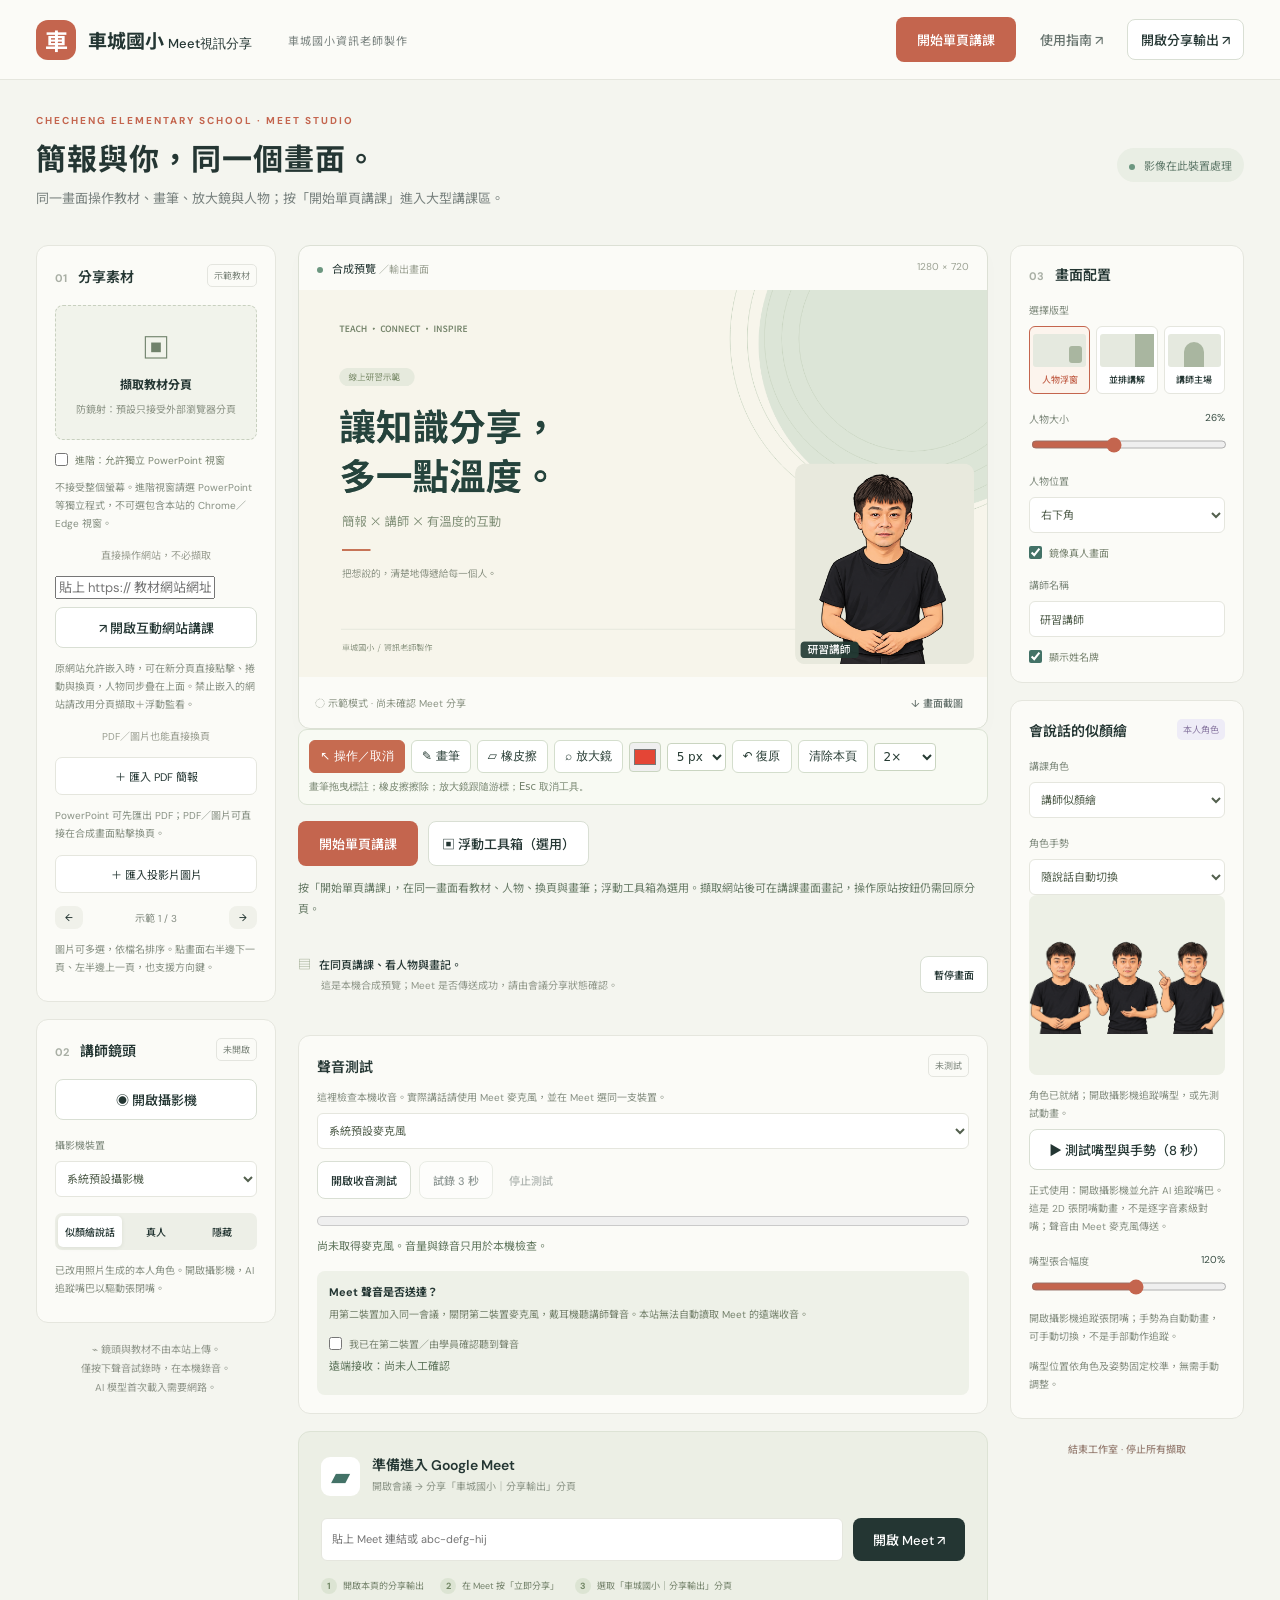
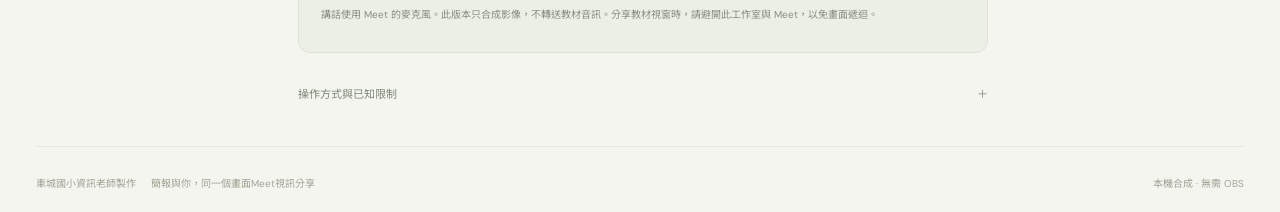
==== index.html @ 6a329822 "Add single-page teaching workspace and floating annotation tools" ====
<!doctype html>
<html lang="zh-Hant"><head><meta charset="UTF-8"><meta name="viewport" content="width=device-width,initial-scale=1"><title>車城國小｜簡報與你，同一個畫面Meet視訊分享</title><link rel="stylesheet" href="style.css?v=20261025-8"><link rel="stylesheet" href="teaching-tools.css?v=20261025-10"><link rel="stylesheet" href="single-view.css?v=20261030-11"></head><body>
<header><a class="brand" href="./"><span class="logo">車</span><span>車城國小 <em>Meet視訊分享</em></span></a><span class="head-note">車城國小資訊老師製作</span><div class="header-actions"><button id="helpBtn" class="quiet">使用指南 ↗</button><button id="outputBtn" class="outline">開啟分享輸出 <span>↗</span></button></div></header>
<main><div class="intro"><div><div class="eyebrow">CHECHENG ELEMENTARY SCHOOL · MEET STUDIO</div><h1>簡報與你，同一個畫面。</h1><p>同一畫面操作教材、畫筆、放大鏡與人物；按「開始單頁講課」進入大型講課區。</p></div><div class="local-badge"><i></i> 影像在此裝置處理</div></div>
<div class="workspace"><aside class="left"><section class="card"><div class="section-title"><h2><b>01</b> 分享素材</h2><span id="sourceState" class="tag">示範教材</span></div><button id="screenBtn" class="source-button"><span class="source-icon">▣</span><strong>擷取教材分頁</strong><small>防鏡射：預設只接受外部瀏覽器分頁</small></button><button id="stopScreen" class="subtle" hidden>停止擷取視窗</button><label class="check"><input id="allowWindow" type="checkbox">進階：允許獨立 PowerPoint 視窗</label><p class="hint">不接受整個螢幕。進階視窗請選 PowerPoint 等獨立程式，不可選包含本站的 Chrome／Edge 視窗。</p><div class="or">直接操作網站，不必擷取</div><input id="interactiveURL" type="url" aria-label="互動教材網址" placeholder="貼上 https:// 教材網站網址"><button id="interactiveBtn" class="outline full" style="margin-top:8px">↗ 開啟互動網站講課</button><p class="hint">原網站允許嵌入時，可在新分頁直接點擊、捲動與換頁，人物同步疊在上面。禁止嵌入的網站請改用分頁擷取＋浮動監看。</p><div class="or">PDF／圖片也能直接換頁</div><label class="upload" for="pdfFile">＋ 匯入 PDF 簡報<input id="pdfFile" type="file" accept="application/pdf,.pdf" hidden></label><p id="pdfStatus" class="hint">PowerPoint 可先匯出 PDF；PDF／圖片可直接在合成畫面點擊換頁。</p><label class="upload" for="slides">＋ 匯入投影片圖片<input id="slides" type="file" accept="image/png,image/jpeg,image/webp" multiple hidden></label><div id="slideNav" class="slide-nav"><button id="prev" aria-label="上一頁">←</button><span id="pageNumber">示範 1 / 3</span><button id="next" aria-label="下一頁">→</button></div><p class="hint">圖片可多選，依檔名排序。點畫面右半邊下一頁、左半邊上一頁，也支援方向鍵。</p></section>
<section class="card"><div class="section-title"><h2><b>02</b> 講師鏡頭</h2><span id="cameraState" class="tag">未開啟</span></div><button id="cameraBtn" class="outline full">◉ 開啟攝影機</button><label class="field-label" for="cameraSelect">攝影機裝置</label><select id="cameraSelect"><option value="">系統預設攝影機</option></select><div class="segmented" id="modeButtons"><button data-mode="avatar" class="active">似顏繪說話</button><button data-mode="camera">真人</button><button data-mode="none">隱藏</button></div><p id="aiStatus" class="hint">已改用照片生成的本人角色。開啟攝影機，AI 追蹤嘴巴以驅動張閉嘴。</p><button id="retryAI" class="subtle" hidden>重新載入 AI 模型</button><button id="stopCamera" class="subtle" hidden>關閉攝影機</button></section><div class="privacy-note">⌁ 鏡頭與教材不由本站上傳。<br>僅按下聲音試錄時，在本機錄音。<br>AI 模型首次載入需要網路。</div></aside>
<div class="center"><section class="preview-panel"><div class="preview-bar"><div><span class="dot"></span> 合成預覽 <span class="preview-sub">／輸出畫面</span></div><span class="resolution">1280 × 720</span></div><div class="canvas-wrap"><canvas id="stage" width="1280" height="720" aria-label="簡報與講師合成即時預覽"></canvas></div><div class="preview-bottom"><span id="renderState">◌ 示範模式 · 尚未分享至 Meet</span><button id="snapshot" class="quiet">↓ 畫面截圖</button></div></section>
<div class="teaching-tools"><button id="floatBtn" class="outline">▣ 浮動工具箱（選用）</button><button id="lectureBtn" class="primary">開始單頁講課</button></div><p id="operationHint" class="operation-hint">按「開始單頁講課」，在同一畫面看教材、人物、換頁與畫筆；浮動工具箱為選用。擷取網站後可在講課畫面畫記，操作原站按鈕仍需回原分頁。</p><div class="under-preview"><div><span class="mini-icon">▤</span><strong>在同頁講課、看人物與畫記。</strong><p>這是本機合成預覽；Meet 是否傳送成功，請由會議分享狀態確認。</p></div><button id="pauseBtn" class="outline">暫停畫面</button></div>
<section class="card audio-card"><div class="section-title"><h2>聲音測試</h2><span id="micBadge" class="tag">未測試</span></div><p class="hint">這裡檢查本機收音。實際講話請使用 Meet 麥克風，並在 Meet 選同一支裝置。</p><select id="micSelect" aria-label="測試麥克風裝置"><option value="">系統預設麥克風</option></select><div class="audio-actions"><button id="micBtn" class="outline">開啟收音測試</button><button id="recordBtn" class="outline" disabled>試錄 3 秒</button><button id="micStop" class="quiet" disabled>停止測試</button></div><meter id="micMeter" min="0" max="1" value="0" aria-label="本機麥克風音量"></meter><p id="micStatus" role="status">尚未取得麥克風。音量與錄音只用於本機檢查。</p><audio id="micPlayback" controls hidden></audio><div class="receiver-check"><strong>Meet 聲音是否送達？</strong><p>用第二裝置加入同一會議，關閉第二裝置麥克風，戴耳機聽講師聲音。本站無法自動讀取 Meet 的遠端收音。</p><label class="check"><input id="receivedAudio" type="checkbox">我已在第二裝置／由學員確認聽到聲音</label><p id="receiverStatus">遠端接收：尚未人工確認</p></div></section><section class="meet-card"><div class="meet-heading"><div class="meet-symbol">▰</div><div><h2>準備進入 Google Meet</h2><p>開啟會議 → 分享「車城國小｜分享輸出」分頁</p></div></div><div class="meet-row"><input id="meetLink" aria-label="Google Meet 會議連結或代碼" placeholder="貼上 Meet 連結或 abc-defg-hij"><button id="meetBtn" class="dark">開啟 Meet ↗</button></div><div class="steps"><span><b>1</b> 開啟本頁的分享輸出</span><span><b>2</b> 在 Meet 按「立即分享」</span><span><b>3</b> 選取「車城國小｜分享輸出」分頁</span></div><p class="hint">講話使用 Meet 的麥克風。此版本只合成影像，不轉送教材音訊。分享教材視窗時，請避開此工作室與 Meet，以免畫面遞迴。</p></section>
<details class="research"><summary>操作方式與已知限制 <span>＋</span></summary><p><strong>方式一：PDF／圖片。</strong>直接匯入教材，在合成畫面、全螢幕講課頁或浮動監看頁使用左右鍵、按鈕或點擊換頁。可一直看見自己與學員收到的構圖。</p><p><strong>方式二：外部網站／PowerPoint。</strong>擷取教材分頁或獨立應用程式視窗，開啟「浮動監看」，回原教材操作。螢幕擷取是影像，不能穿透操作原網站。Chrome／Edge 的置頂監看功能需瀏覽器支援；不支援時可使用並排視窗。</p><p><strong>防止鏡射。</strong>本站拒絕整個螢幕，並透過 Capture Handle 偵測本站工作室與輸出分頁。進階視窗擷取仍須選獨立 PowerPoint 視窗；瀏覽器未提供識別資訊時，無法保證辨識所有錯誤來源。</p><p><strong>滿版。</strong>在輸出頁按「全螢幕」或 F，瀏覽器需您點擊授權；F11 也可隱藏 Chrome 工具列。「填滿裁切」會裁掉部分內容，「完整構圖」保留全部內容，比例不同時會留邊。分享分頁本身不包含瀏覽器網址列。</p><p><strong>聲音。</strong>本機音量與 3 秒回放只能確認本機收音，不能證明 Meet 已送達。請在 Meet 使用同一支麥克風，再以第二裝置或學員確認。本站不把麥克風轉送到輸出，避免與 Meet 重複收音；教材音訊尚未轉送。</p><p><strong>人物。</strong>使用講師照片一次生成的似顏繪，攝影機 AI 偵測張嘴／閉嘴以驅動 2D 嘴型。未開鏡頭或追蹤失敗時嘴巴保持閉合。這不是逐字音素級對嘴，也不是每幀生圖。請保留工作室，不要關閉或最小化；效能依電腦與瀏覽器而異。</p><ul><li><a href="https://developer.chrome.com/docs/web-platform/document-picture-in-picture" target="_blank" rel="noopener">Chrome：置頂監看視窗</a></li><li><a href="https://developer.chrome.com/docs/web-platform/capture-handle" target="_blank" rel="noopener">Chrome：辨識擷取來源</a></li><li><a href="https://support.google.com/meet/answer/9308856?hl=zh-Hant" target="_blank" rel="noopener">Meet 分享畫面說明</a></li></ul></details></div>
<aside class="right"><section class="card"><div class="section-title"><h2><b>03</b> 畫面配置</h2></div><label class="field-label">選擇版型</label><div class="layouts"><button data-layout="pip" class="active"><span class="layout-thumb pip"><i></i></span>人物浮窗</button><button data-layout="side"><span class="layout-thumb side"><i></i></span>並排講解</button><button data-layout="solo"><span class="layout-thumb solo"><i></i></span>講師主場</button></div><label class="field-label" for="size">人物大小 <output id="sizeValue">26%</output></label><input id="size" type="range" min="16" max="40" value="26"><label class="field-label" for="position">人物位置</label><select id="position"><option value="br">右下角</option><option value="bl">左下角</option><option value="tr">右上角</option><option value="tl">左上角</option></select><label class="check"><input id="mirror" type="checkbox" checked>鏡像真人畫面</label><label class="field-label" for="name">講師名稱</label><input id="name" placeholder="輸入你的名字" maxlength="24" value="研習講師"><label class="check"><input id="showName" type="checkbox" checked>顯示姓名牌</label></section>
<section class="card"><div class="section-title"><h2>會說話的似顏繪</h2><span class="tag lavender">本人角色</span></div><label class="field-label" for="characterSelect">講課角色</label><select id="characterSelect"><option value="teacher">講師似顏繪</option><option value="onion">洋蔥寶寶</option></select><label class="field-label" for="gestureMode">角色手勢</label><select id="gestureMode"><option value="auto">隨說話自動切換</option><option value="neutral">自然站姿</option><option value="explain">攤手講解</option><option value="point">指向重點</option></select><img id="characterThumbnail" class="avatar-thumbnail" src="teacher-gestures-v2.png" alt="修飾眼下痕跡並增加手勢的講師似顏繪"><p id="avatarAssetStatus" class="hint" role="status">角色圖片載入中…</p><button id="testMouth" class="outline full">▶ 測試嘴型與手勢（8 秒）</button><p class="hint">正式使用：開啟攝影機並允許 AI 追蹤嘴巴。這是 2D 張閉嘴動畫，不是逐字音素級對嘴；聲音由 Meet 麥克風傳送。</p><label class="field-label" for="mouthStrength">嘴型張合幅度 <output id="mouthStrengthValue">120%</output></label><input id="mouthStrength" type="range" min="50" max="180" step="5" value="120"><p class="hint">開啟攝影機追蹤張閉嘴；手勢為自動動畫，可手動切換，不是手部動作追蹤。</p><p class="hint">嘴型位置依角色及姿勢固定校準，無需手動調整。</p></section><div hidden><section class="card"><div class="section-title"><h2>本人漫畫化</h2><span class="tag lavender">保留五官</span></div><label class="field-label" for="cartoonStrength">漫畫強度 <output id="cartoonValue">45%</output></label><input id="cartoonStrength" type="range" min="15" max="85" value="45"><label class="check"><input id="faceFollow" type="checkbox" checked>AI 臉部定位與構圖</label><p class="hint">使用本人鏡頭色彩與輪廓進行本機漫畫化，不再用通用卡通臉代替本人。強度越低越接近原貌；不是生成式手繪。</p></section></div><div hidden><section class="card"><div class="section-title"><h2>似顏繪外觀</h2><span class="tag lavender">2D</span></div><div class="color-row"><label>膚色<input id="skin" type="color" value="#edba98"></label><label>髮色<input id="hairColor" type="color" value="#29313a"></label><label>上衣<input id="shirt" type="color" value="#426e69"></label></div><label class="field-label" for="hair">髮型</label><select id="hair"><option value="short">俐落短髮</option><option value="bob">耳下短髮</option><option value="long">柔順長髮</option><option value="bald">無髮</option></select><label class="check"><input id="glasses" type="checkbox" checked>配戴眼鏡</label><button id="calibrate" class="outline full">從鏡頭取樣膚色</button><p class="hint">AI 追蹤臉型與表情；髮型、顏色與配件由你決定。</p></section></div><button id="stopAll" class="stop-all">結束工作室 · 停止所有擷取</button></aside></div>
<footer>車城國小資訊老師製作 <span>簡報與你，同一個畫面Meet視訊分享</span><span>本機合成 · 無需 OBS</span></footer></main>
<div id="toast" role="status" aria-live="polite"></div><dialog id="help"><button id="closeHelp" class="dialog-close" aria-label="關閉">×</button><div class="eyebrow">QUICK START</div><h2>三分鐘，開始你的分享。</h2><ol><li><strong>加入教材</strong><p>推薦匯入 PDF／圖片，直接在合成畫面換頁；擷取網站時請選教材分頁，不可選整個螢幕。</p></li><li><strong>設定人物</strong><p>開啟攝影機，選 AI 似顏繪或真人，調整人物大小與位置。請等待 AI 顯示追蹤狀態。</p></li><li><strong>開啟分享輸出</strong><p>先按「開始單頁講課」，直接使用畫筆、放大鏡與換頁。Meet 一次選好乾淨輸出分頁後，留在此工作區講課即可。</p></li><li><strong>進入 Meet 分享</strong><p>在 Meet 選「立即分享 → 分頁 → 車城國小｜分享輸出」。講話用 Meet 的麥克風；若鏡頭被占用，先關閉 Meet 鏡頭，再於此頁開啟。</p></li></ol><p class="hint">本機預覽可確認構圖，但不能代表學員端的網路品質。正式研習前請用第二裝置測試一次。</p><button id="helpDone" class="primary full">開始準備</button></dialog>
<video id="cameraVideo" autoplay playsinline muted hidden></video><video id="screenVideo" autoplay playsinline muted hidden></video><script src="app.js?v=20261025-10"></script><script src="upgrade.js?v=20261030-11"></script><script src="talking-avatar.js?v=20261025-10"></script><script src="teaching-tools.js?v=20261030-11"></script><script src="studio-tools.js?v=20261025-10"></script><script src="single-view.js?v=20261030-11"></script></body></html>
---- style.css ----
@import url('https://fonts.googleapis.com/css2?family=Noto+Sans+TC:wght@400;500;600;700&family=DM+Sans:wght@400;500;600;700&display=swap');
:root{--ink:#243633;--muted:#79827f;--accent:#c4654e;--border:#e5e6de;--paper:#fbfbf7;--green:#437267}*{box-sizing:border-box}body{margin:0;background:#f4f5ef;color:var(--ink);font-family:'DM Sans','Noto Sans TC',sans-serif;font-size:13px}button,input,select{font:inherit}button,a,label.upload{ -webkit-tap-highlight-color:transparent}button{cursor:pointer;border:1px solid transparent;border-radius:8px;padding:10px 13px;font-weight:500;background:#fff;color:var(--ink);transition:background .18s,transform .18s}button:hover{filter:brightness(.96)}button:active{transform:translateY(1px)}button:disabled{opacity:.5;cursor:wait}button:focus-visible,input:focus-visible,select:focus-visible,summary:focus-visible{outline:2px solid var(--accent);outline-offset:3px}header{height:80px;background:var(--paper);border-bottom:1px solid var(--border);display:flex;align-items:center;padding:0 36px;gap:36px}.brand{color:var(--ink);text-decoration:none;display:flex;align-items:center;gap:12px;font-size:22px;font-weight:700}.brand em{font-style:normal;font-family:'DM Sans',sans-serif;font-size:19px;font-weight:500}.logo{display:grid;place-items:center;width:40px;height:40px;background:var(--accent);color:#fff;border-radius:12px;font-size:23px}.head-note{font-size:12px;color:var(--muted);letter-spacing:1px}.header-actions{margin-left:auto;display:flex;gap:16px;align-items:center}.primary{background:var(--accent);color:#fff;padding:12px 20px}.primary span{margin-left:18px}.quiet{background:transparent;padding:7px;color:#68746f}.dark{background:var(--ink);color:#fff;white-space:nowrap;padding:11px 19px}main{max-width:1660px;padding:34px 36px 0;margin:auto}.intro{display:flex;justify-content:space-between;align-items:center;margin-bottom:29px}.eyebrow{font-size:10px;letter-spacing:2px;color:var(--accent);font-weight:700}h1{font-size:30px;letter-spacing:1px;margin:8px 0}p{line-height:1.8;margin:6px 0}.intro p{color:var(--muted);font-size:13px}.local-badge{font-size:11px;color:#627b6c;background:#e9eee4;padding:9px 12px;border-radius:20px}.local-badge i,.dot{display:inline-block;width:6px;height:6px;background:#6c9780;border-radius:50%;margin-right:6px}.workspace{display:grid;grid-template-columns:240px minmax(0,1fr) 234px;gap:22px;align-items:start}.card{background:var(--paper);border:1px solid var(--border);border-radius:12px;padding:18px;margin-bottom:17px}.section-title{display:flex;align-items:center;justify-content:space-between;margin-bottom:18px;gap:4px}h2{font-size:14px;margin:0;font-weight:600}.section-title b{font-size:11px;color:#a9afa5;margin-right:8px;font-family:'DM Sans'}.tag{font-size:9px;padding:4px 6px;border:1px solid #e4e5df;border-radius:5px;color:#7c857b;white-space:nowrap}.tag.lavender{background:#eeecf7;border:0;color:#8a79a2}.source-button{width:100%;background:#f1f3eb;border:1px dashed #c8d0bf;padding:20px 8px;display:flex;flex-direction:column;gap:8px;align-items:center}.source-button strong{font-size:12px}.source-button small{font-size:10px;font-weight:400;color:#8b9385;line-height:1.8}.source-icon{font-size:28px;color:#70826b}.or{text-align:center;font-size:10px;color:#9a9e91;margin:14px 0}.upload{display:block;text-align:center;padding:10px;border:1px solid var(--border);border-radius:7px;cursor:pointer;font-size:11px;background:#fff}.slide-nav{display:flex;align-items:center;justify-content:space-between;margin-top:13px;font-size:10px;color:#838b80}.slide-nav button{padding:4px 9px;background:#f0f1ea}.hint{font-size:10px;color:#879083;line-height:1.8;margin-top:12px}.outline{border:1px solid #d9dfd4;background:#fff}.full{width:100%}.field-label{display:block;font-size:10px;color:#808b7e;margin:17px 0 9px}.field-label output{float:right;color:#394e44}input[type=text],input:not([type]),select{width:100%;border:1px solid var(--border);border-radius:6px;background:#fff;padding:10px;color:#53604e;font-size:11px;min-width:0}select{padding:9px 7px}.segmented{display:flex;gap:2px;padding:3px;background:#edefe7;border-radius:7px;margin-top:16px}.segmented button{flex:1;font-size:10px;padding:7px 3px;background:transparent;border-radius:5px}.segmented .active{background:#fff;box-shadow:0 1px 4px #23301b15}.subtle{font-size:10px;color:var(--accent);padding:8px 0;background:transparent}.privacy-note{text-align:center;font-size:10px;color:#90968b;line-height:1.9}.preview-panel{border:1px solid #dce0d5;background:var(--paper);border-radius:12px;overflow:hidden;box-shadow:0 6px 18px #23301b04}.preview-bar{display:flex;justify-content:space-between;padding:14px 18px;font-size:11px}.preview-sub{font-size:10px;color:#9ca294}.resolution{color:#9ca294;font-size:10px}.canvas-wrap{background:#1e302d;line-height:0}canvas{width:100%;height:auto;aspect-ratio:16/9}.preview-bottom{display:flex;align-items:center;justify-content:space-between;padding:10px 16px;font-size:10px;color:#8a9383}.preview-bottom button{font-size:10px}.under-preview{display:flex;justify-content:space-between;align-items:center;padding:22px 0;gap:10px}.under-preview strong{font-size:11px;font-weight:500}.under-preview p{font-size:10px;color:#91988b;margin:4px 0 0 23px}.under-preview button{font-size:10px;white-space:nowrap}.mini-icon{color:#9ca88f;margin-right:8px}.meet-card{padding:22px;background:#ecefe5;border:1px solid #dde3d5;border-radius:12px}.meet-heading{display:flex;align-items:center;gap:12px}.meet-symbol{background:#fff;color:var(--green);font-size:25px;border-radius:9px;padding:3px 10px}.meet-heading p{color:#8c9587;font-size:10px;margin:4px 0}.meet-row{display:flex;gap:10px;margin-top:18px}.meet-row input{flex:1}.steps{display:flex;gap:16px;flex-wrap:wrap;font-size:9px;color:#74826b;margin-top:17px}.steps b{font-family:'DM Sans';display:inline-grid;place-items:center;background:#dce4d3;color:#728765;border-radius:50%;width:16px;height:16px;margin-right:4px}.research{margin-top:22px;font-size:11px;color:#7f897a}.research summary{cursor:pointer;list-style:none;padding:10px 0}.research summary span{float:right}.research a{color:var(--green)}.research li{margin:10px 0}.research p{margin:12px 0}.layouts{display:grid;grid-template-columns:repeat(3,1fr);gap:6px}.layouts button{padding:7px 3px;font-size:9px;border:1px solid var(--border);border-radius:6px}.layouts button.active{border-color:var(--accent);color:var(--accent);background:#fcf4ed}.layout-thumb{height:33px;background:#e5e9df;display:block;position:relative;border-radius:3px;margin-bottom:6px}.layout-thumb i{position:absolute;background:#a9b6a0;width:13px;height:17px;border-radius:3px;bottom:4px;right:4px}.side i{right:0;top:0;height:100%;width:35%;border-radius:0}.solo i{width:20px;height:25px;left:50%;transform:translateX(-50%);bottom:0;border-radius:10px 10px 0 0}input[type=range]{width:100%;accent-color:var(--accent);height:15px}.check{display:flex;gap:7px;align-items:center;font-size:10px;color:#7b8673;margin-top:12px}.check input{accent-color:var(--green);margin:0}.color-row{display:flex;justify-content:space-between;gap:10px}.color-row label{font-size:9px;color:#89927f;display:flex;flex-direction:column;align-items:center;gap:8px}.color-row input{width:32px;height:32px;border:1px solid #dce0d5;border-radius:50%;padding:3px;background:transparent;cursor:pointer}.color-row input::-webkit-color-swatch-wrapper{padding:0}.color-row input::-webkit-color-swatch{border:0;border-radius:50%}#calibrate{margin-top:15px;font-size:10px;padding:8px}.stop-all{font-size:10px;background:transparent;color:#9a8378;width:100%;padding:4px}footer{padding:28px 0 22px;margin-top:35px;border-top:1px solid var(--border);font-size:10px;color:#a0a696;display:flex;gap:15px}footer span:last-child{margin-left:auto}#toast{position:fixed;bottom:26px;left:50%;transform:translateX(-50%);background:#253c35;color:#fff;border-radius:10px;padding:14px 22px;max-width:90vw;box-shadow:0 4px 24px #0002;z-index:10;font-size:12px;display:none}dialog{border:1px solid var(--border);border-radius:18px;max-width:530px;width:90%;padding:35px;color:var(--ink);background:var(--paper)}dialog::backdrop{background:#12251a66;backdrop-filter:blur(3px)}dialog h2{font-size:23px;margin:12px 0 25px}dialog li{padding:4px 0 8px}dialog li p{font-size:12px;color:#7f8877}dialog ol{padding-left:20px}.dialog-close{position:absolute;right:12px;top:9px;background:transparent;font-size:24px}dialog .primary{margin-top:15px}@media(min-width:1500px){.workspace{grid-template-columns:260px minmax(0,1fr) 250px;gap:26px}.card{padding:22px}}@media(max-width:1150px){main{padding:25px 20px}.workspace{grid-template-columns:210px minmax(0,1fr);gap:18px}.right{grid-column:1/-1;display:grid;grid-template-columns:1fr 1fr;gap:18px}.right .card{margin:0}.right .stop-all{grid-column:1/-1}.head-note{display:none}.layouts{max-width:270px}.under-preview{align-items:flex-start}}@media(max-width:720px){header{height:68px;padding:0 16px;gap:10px}.brand{font-size:18px;gap:8px}.brand em{font-size:15px}.logo{height:33px;width:33px;font-size:20px}.header-actions{gap:6px}.header-actions .quiet{display:none}.primary{padding:10px 12px;font-size:11px}.primary span{margin-left:5px}main{padding:24px 14px 0}.intro{margin-bottom:20px}.intro h1{font-size:24px}.intro p{font-size:11px}.eyebrow{font-size:8px;letter-spacing:1px}.local-badge{display:none}.workspace{display:flex;flex-direction:column}.center{order:0;width:100%}.left{order:1;display:grid;grid-template-columns:1fr 1fr;gap:10px;width:100%}.left .card{padding:13px;margin:0}.privacy-note{grid-column:1/-1}.right{order:2;display:grid;width:100%;gap:10px}.right .card{padding:13px}.section-title{flex-wrap:wrap}.section-title h2{font-size:12px}.source-button{padding:14px 4px}.source-button small{font-size:9px}.meet-card{padding:15px}.meet-row{gap:6px}.meet-row button{font-size:11px;padding:10px}.steps{gap:9px}.under-preview{padding:15px 0}.under-preview strong{font-size:10px}.under-preview p{font-size:9px}.preview-bar{padding:12px}.preview-bottom{padding:8px}.preview-bottom span{font-size:8px}footer{gap:8px;flex-wrap:wrap}.research{margin-bottom:16px}.hint{font-size:9px}}
.teaching-tools{display:flex;gap:10px;flex-wrap:wrap;margin-top:16px}.operation-hint{font-size:11px;line-height:1.9;color:#687b67;margin:12px 0}.upload+.hint{margin-bottom:12px}.audio-card{margin-top:18px}.audio-actions{display:flex;gap:8px;flex-wrap:wrap;margin:12px 0}.audio-actions button{font-size:11px}.audio-card meter{display:block;width:100%;height:20px}.audio-card #micStatus,.audio-card #receiverStatus{font-size:11px;color:#60765d;line-height:1.8}.audio-card audio{width:100%;margin-top:10px}.receiver-check{background:#eef1e8;border-radius:8px;margin-top:14px;padding:12px}.receiver-check strong{font-size:11px}.receiver-check p{font-size:10px;color:#75826c}.audio-card .section-title{margin-bottom:4px}.brand em{font-size:13px}.brand{font-size:19px}header .head-note{font-size:11px}#pdfStatus{overflow-wrap:anywhere}[hidden]{display:none!important}#cartoonStrength{accent-color:#c4654e}footer{flex-wrap:wrap}

.avatar-thumbnail{display:block;width:100%;height:180px;object-fit:contain;background:#edf0e6;border-radius:8px}.mouth-settings{font-size:10px;color:#75806f;margin-top:14px}.mouth-settings summary{cursor:pointer}
---- teaching-tools.css ----
.annotation-tools{display:flex;gap:6px;flex-wrap:wrap;align-items:center;padding:10px;background:#f8faf3;color:#263b33;border:1px solid #dbe3d4;border-radius:9px;font:12px system-ui,sans-serif}.annotation-tools button{font:inherit;padding:7px 10px;background:#fff;color:#263b33;border:1px solid #d4decd;border-radius:6px;cursor:pointer}.annotation-tools button.active{background:#c66b50!important;color:#fff!important;border-color:#c66b50}.annotation-tools input[type=color]{width:32px;height:30px;padding:2px;border:1px solid #cad5c1;border-radius:4px}.annotation-tools select{width:auto!important;min-width:55px;padding:5px;border:1px solid #cad5c1;border-radius:4px;background:#fff;color:#263b33;font:12px system-ui}.annotation-tools small{width:100%;font-size:10px;color:#72816b;line-height:1.5}.gesture-controls{display:flex;gap:6px;flex-wrap:wrap;margin:10px 0}.gesture-controls button{font-size:11px;padding:7px 9px}.character-select{margin:10px 0}
---- single-view.css ----
body.single-view-active{overflow:hidden}#singleView{position:fixed;inset:0;z-index:30;height:100vh;height:100dvh;background:#e9eee5;color:#233b33;display:grid;grid-template-rows:auto minmax(0,1fr) auto;font:13px system-ui,sans-serif}#singleView[hidden]{display:none!important}.single-header{height:auto;min-height:58px;padding:10px 16px;display:flex;gap:14px;align-items:center;background:#fcfdf8;border-bottom:1px solid #d7e0d1;flex-wrap:wrap}.single-header strong{font-size:16px;white-space:nowrap}.single-pages,.single-actions{display:flex;align-items:center;gap:7px;flex-wrap:wrap}.single-actions{margin-left:auto}.single-header button{padding:9px 11px;border:1px solid #d1dbca;background:white;font-size:12px}.single-header #singleExit{background:#263e35;color:#fff}.single-header #singleSettings[aria-expanded=true]{background:#dce8d3}.single-header output{min-width:55px;text-align:center;font-variant-numeric:tabular-nums}.single-body{display:grid;grid-template-columns:minmax(0,1fr);min-height:0;overflow:hidden}.settings-open .single-body{grid-template-columns:minmax(0,1fr) 290px}.single-main{display:grid;grid-template-rows:minmax(0,1fr) auto;min-width:0;min-height:0;gap:10px;padding:12px}#singleCanvasSlot{min-height:0;min-width:0;background:#142b24;border-radius:12px;overflow:hidden}#singleCanvasSlot .preview-panel{display:block;border:0;border-radius:0;height:100%;width:100%;background:transparent;box-shadow:none}#singleCanvasSlot .preview-bar,#singleCanvasSlot .preview-bottom{display:none}#singleCanvasSlot .canvas-wrap{display:flex;align-items:center;justify-content:center;min-height:0;width:100%;height:100%;background:transparent;line-height:0}#singleCanvasSlot #stage{display:block;max-width:100%;max-height:100%;flex:none;aspect-ratio:16/9}#singleToolsSlot .annotation-tools{margin:0;padding:10px 14px;border:1px solid #d1dcca;background:#fcfdf8;gap:8px}#singleToolsSlot .annotation-tools button{font-size:14px;padding:10px 15px}#singleToolsSlot .annotation-tools input[type=color]{height:35px;width:36px}#singleToolsSlot .annotation-tools small{font-size:11px}#singleDrawer{padding:15px;overflow:auto;overscroll-behavior:contain;background:#f9fbf4;border-left:1px solid #d4dfcc}#singleDrawer>p{font-size:11px;color:#71816c;margin-bottom:14px}#singleDrawer .left,#singleDrawer .right{display:block;width:auto}#singleDrawer .card{padding:14px;margin-bottom:14px}#singleDrawer .privacy-note{margin-bottom:15px}#singleDrawer .stop-all{display:none}.single-footer{margin:0;padding:7px 16px;display:flex;gap:16px;flex-wrap:wrap;border:0;font-size:11px;background:#fcfdf8;color:#697f6c}.single-footer span:last-child{margin-left:auto}#singleStatus{color:#345743}body.single-view-active #toast{z-index:60}@media(max-width:950px){.single-header{gap:8px;padding:8px 10px}.single-header strong{font-size:13px}.single-header button{font-size:11px;padding:7px}.single-actions{margin-left:0}.settings-open .single-body{grid-template-columns:minmax(0,1fr) 255px}#singleToolsSlot .annotation-tools{gap:5px;padding:7px}#singleToolsSlot .annotation-tools button{font-size:12px;padding:8px}.single-footer{font-size:10px}}@media(max-width:650px){.single-header strong{width:100%}.single-main{padding:6px;gap:6px}.settings-open .single-body{grid-template-columns:minmax(0,1fr) 220px}.single-footer span:last-child{display:none}#singleToolsSlot .annotation-tools small{display:none}#singleStart{font-size:10px;padding:8px}}

.single-tabs{position:sticky;top:-15px;background:#f9fbf4;display:flex;gap:8px;padding:10px 0;z-index:1}.single-tabs button{flex:1;border:1px solid #cdd9c4}.single-tabs [aria-pressed=true]{background:#315d4e;color:white}
.teaching-tools #lectureBtn{order:-1}
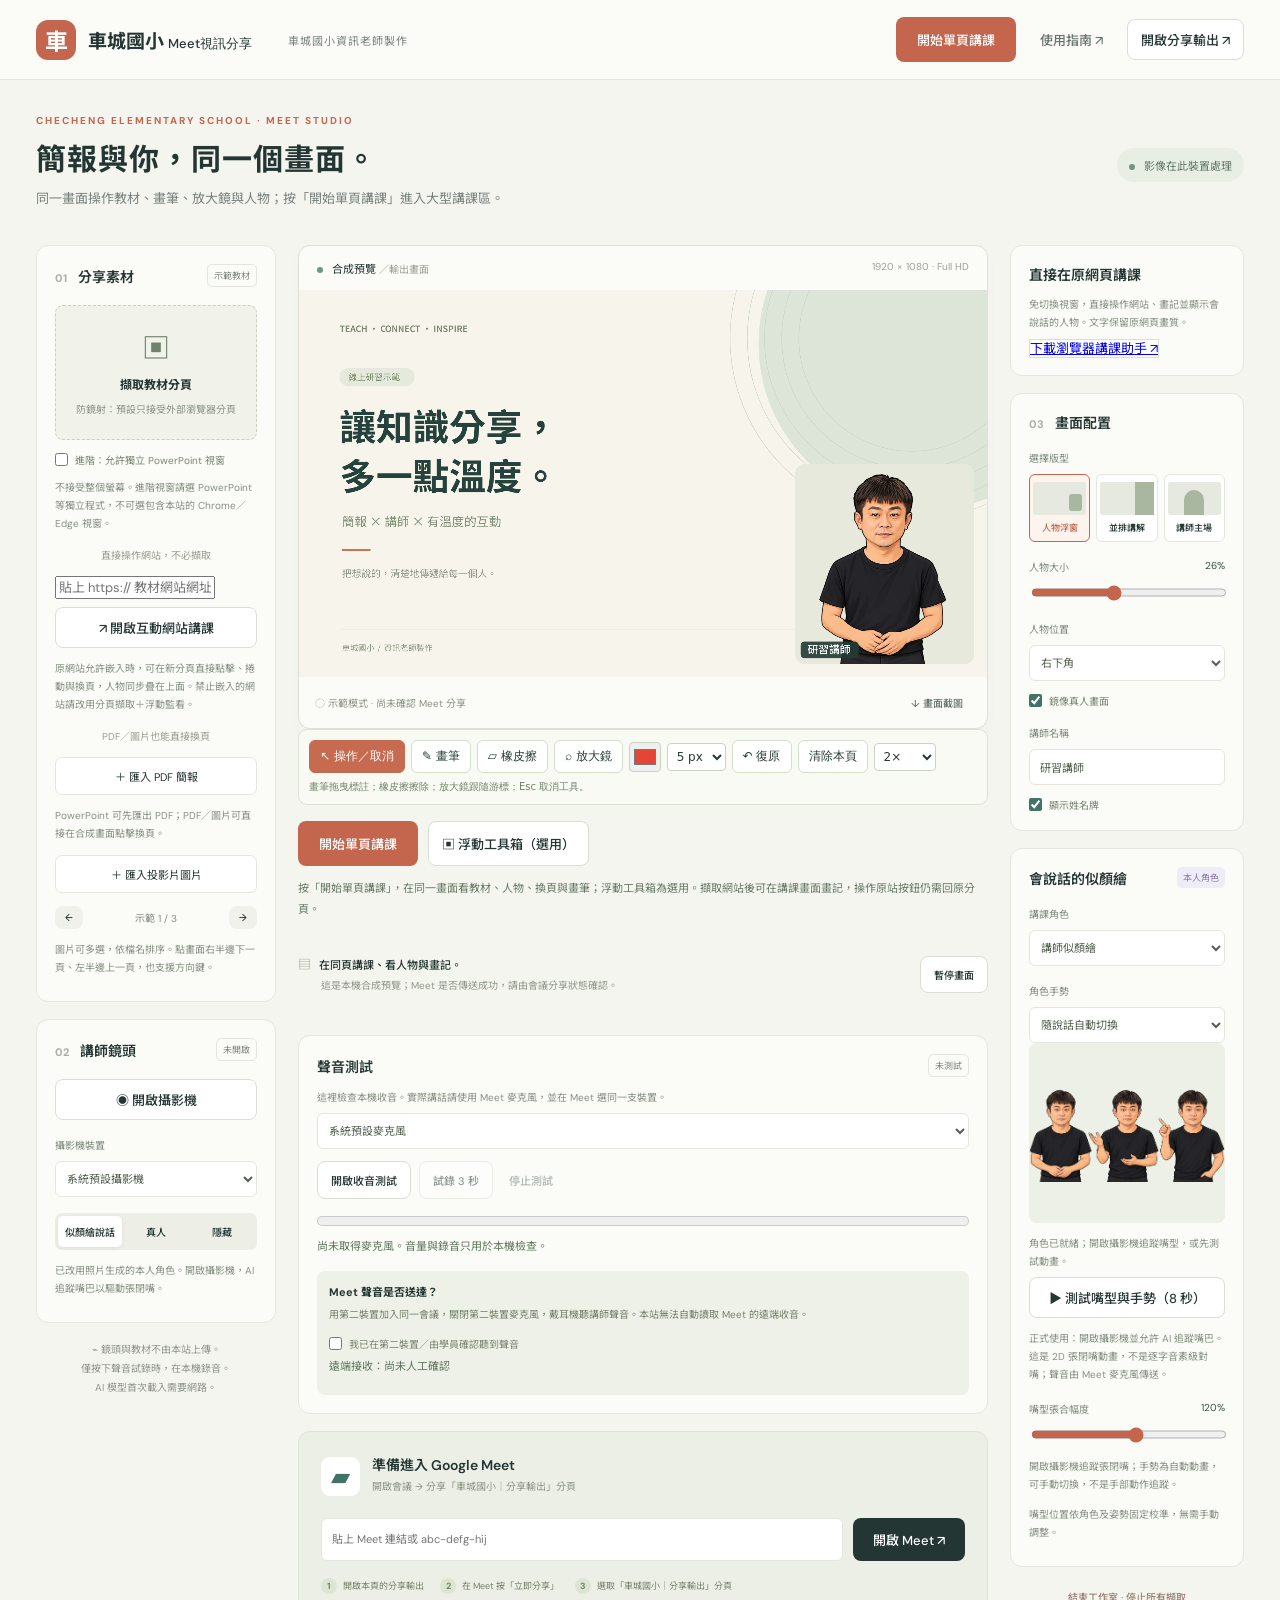
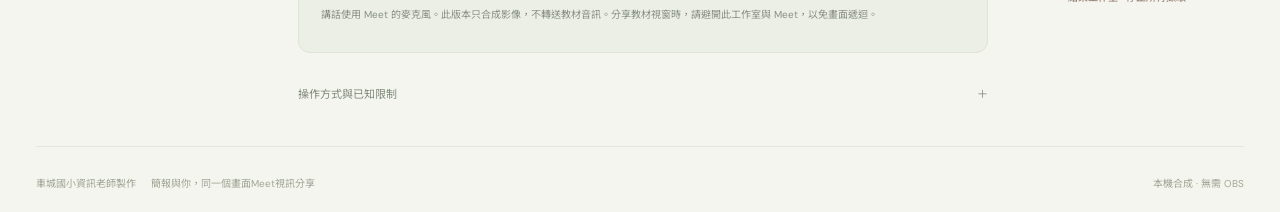
==== commit b11ca4e8: "Add native-page lecture extension and Full HD output Add a manually installed activeTab-only Chrome/" ====
--- a/index.html
+++ b/index.html
@@ -8,8 +8,8 @@
 <div class="teaching-tools"><button id="floatBtn" class="outline">▣ 浮動工具箱（選用）</button><button id="lectureBtn" class="primary">開始單頁講課</button></div><p id="operationHint" class="operation-hint">按「開始單頁講課」，在同一畫面看教材、人物、換頁與畫筆；浮動工具箱為選用。擷取網站後可在講課畫面畫記，操作原站按鈕仍需回原分頁。</p><div class="under-preview"><div><span class="mini-icon">▤</span><strong>在同頁講課、看人物與畫記。</strong><p>這是本機合成預覽；Meet 是否傳送成功，請由會議分享狀態確認。</p></div><button id="pauseBtn" class="outline">暫停畫面</button></div>
 <section class="card audio-card"><div class="section-title"><h2>聲音測試</h2><span id="micBadge" class="tag">未測試</span></div><p class="hint">這裡檢查本機收音。實際講話請使用 Meet 麥克風，並在 Meet 選同一支裝置。</p><select id="micSelect" aria-label="測試麥克風裝置"><option value="">系統預設麥克風</option></select><div class="audio-actions"><button id="micBtn" class="outline">開啟收音測試</button><button id="recordBtn" class="outline" disabled>試錄 3 秒</button><button id="micStop" class="quiet" disabled>停止測試</button></div><meter id="micMeter" min="0" max="1" value="0" aria-label="本機麥克風音量"></meter><p id="micStatus" role="status">尚未取得麥克風。音量與錄音只用於本機檢查。</p><audio id="micPlayback" controls hidden></audio><div class="receiver-check"><strong>Meet 聲音是否送達？</strong><p>用第二裝置加入同一會議，關閉第二裝置麥克風，戴耳機聽講師聲音。本站無法自動讀取 Meet 的遠端收音。</p><label class="check"><input id="receivedAudio" type="checkbox">我已在第二裝置／由學員確認聽到聲音</label><p id="receiverStatus">遠端接收：尚未人工確認</p></div></section><section class="meet-card"><div class="meet-heading"><div class="meet-symbol">▰</div><div><h2>準備進入 Google Meet</h2><p>開啟會議 → 分享「車城國小｜分享輸出」分頁</p></div></div><div class="meet-row"><input id="meetLink" aria-label="Google Meet 會議連結或代碼" placeholder="貼上 Meet 連結或 abc-defg-hij"><button id="meetBtn" class="dark">開啟 Meet ↗</button></div><div class="steps"><span><b>1</b> 開啟本頁的分享輸出</span><span><b>2</b> 在 Meet 按「立即分享」</span><span><b>3</b> 選取「車城國小｜分享輸出」分頁</span></div><p class="hint">講話使用 Meet 的麥克風。此版本只合成影像，不轉送教材音訊。分享教材視窗時，請避開此工作室與 Meet，以免畫面遞迴。</p></section>
 <details class="research"><summary>操作方式與已知限制 <span>＋</span></summary><p><strong>方式一：PDF／圖片。</strong>直接匯入教材，在合成畫面、全螢幕講課頁或浮動監看頁使用左右鍵、按鈕或點擊換頁。可一直看見自己與學員收到的構圖。</p><p><strong>方式二：外部網站／PowerPoint。</strong>擷取教材分頁或獨立應用程式視窗，開啟「浮動監看」，回原教材操作。螢幕擷取是影像，不能穿透操作原網站。Chrome／Edge 的置頂監看功能需瀏覽器支援；不支援時可使用並排視窗。</p><p><strong>防止鏡射。</strong>本站拒絕整個螢幕，並透過 Capture Handle 偵測本站工作室與輸出分頁。進階視窗擷取仍須選獨立 PowerPoint 視窗；瀏覽器未提供識別資訊時，無法保證辨識所有錯誤來源。</p><p><strong>滿版。</strong>在輸出頁按「全螢幕」或 F，瀏覽器需您點擊授權；F11 也可隱藏 Chrome 工具列。「填滿裁切」會裁掉部分內容，「完整構圖」保留全部內容，比例不同時會留邊。分享分頁本身不包含瀏覽器網址列。</p><p><strong>聲音。</strong>本機音量與 3 秒回放只能確認本機收音，不能證明 Meet 已送達。請在 Meet 使用同一支麥克風，再以第二裝置或學員確認。本站不把麥克風轉送到輸出，避免與 Meet 重複收音；教材音訊尚未轉送。</p><p><strong>人物。</strong>使用講師照片一次生成的似顏繪，攝影機 AI 偵測張嘴／閉嘴以驅動 2D 嘴型。未開鏡頭或追蹤失敗時嘴巴保持閉合。這不是逐字音素級對嘴，也不是每幀生圖。請保留工作室，不要關閉或最小化；效能依電腦與瀏覽器而異。</p><ul><li><a href="https://developer.chrome.com/docs/web-platform/document-picture-in-picture" target="_blank" rel="noopener">Chrome：置頂監看視窗</a></li><li><a href="https://developer.chrome.com/docs/web-platform/capture-handle" target="_blank" rel="noopener">Chrome：辨識擷取來源</a></li><li><a href="https://support.google.com/meet/answer/9308856?hl=zh-Hant" target="_blank" rel="noopener">Meet 分享畫面說明</a></li></ul></details></div>
-<aside class="right"><section class="card"><div class="section-title"><h2><b>03</b> 畫面配置</h2></div><label class="field-label">選擇版型</label><div class="layouts"><button data-layout="pip" class="active"><span class="layout-thumb pip"><i></i></span>人物浮窗</button><button data-layout="side"><span class="layout-thumb side"><i></i></span>並排講解</button><button data-layout="solo"><span class="layout-thumb solo"><i></i></span>講師主場</button></div><label class="field-label" for="size">人物大小 <output id="sizeValue">26%</output></label><input id="size" type="range" min="16" max="40" value="26"><label class="field-label" for="position">人物位置</label><select id="position"><option value="br">右下角</option><option value="bl">左下角</option><option value="tr">右上角</option><option value="tl">左上角</option></select><label class="check"><input id="mirror" type="checkbox" checked>鏡像真人畫面</label><label class="field-label" for="name">講師名稱</label><input id="name" placeholder="輸入你的名字" maxlength="24" value="研習講師"><label class="check"><input id="showName" type="checkbox" checked>顯示姓名牌</label></section>
+<aside class="right"><section class="card"><h2>直接在原網頁講課</h2><p class="hint">免切換視窗，直接操作網站、畫記並顯示會說話的人物。文字保留原網頁畫質。</p><a class="outline full" href="extension-guide.html">下載瀏覽器講課助手 ↗</a></section><section class="card"><div class="section-title"><h2><b>03</b> 畫面配置</h2></div><label class="field-label">選擇版型</label><div class="layouts"><button data-layout="pip" class="active"><span class="layout-thumb pip"><i></i></span>人物浮窗</button><button data-layout="side"><span class="layout-thumb side"><i></i></span>並排講解</button><button data-layout="solo"><span class="layout-thumb solo"><i></i></span>講師主場</button></div><label class="field-label" for="size">人物大小 <output id="sizeValue">26%</output></label><input id="size" type="range" min="16" max="40" value="26"><label class="field-label" for="position">人物位置</label><select id="position"><option value="br">右下角</option><option value="bl">左下角</option><option value="tr">右上角</option><option value="tl">左上角</option></select><label class="check"><input id="mirror" type="checkbox" checked>鏡像真人畫面</label><label class="field-label" for="name">講師名稱</label><input id="name" placeholder="輸入你的名字" maxlength="24" value="研習講師"><label class="check"><input id="showName" type="checkbox" checked>顯示姓名牌</label></section>
 <section class="card"><div class="section-title"><h2>會說話的似顏繪</h2><span class="tag lavender">本人角色</span></div><label class="field-label" for="characterSelect">講課角色</label><select id="characterSelect"><option value="teacher">講師似顏繪</option><option value="onion">洋蔥寶寶</option></select><label class="field-label" for="gestureMode">角色手勢</label><select id="gestureMode"><option value="auto">隨說話自動切換</option><option value="neutral">自然站姿</option><option value="explain">攤手講解</option><option value="point">指向重點</option></select><img id="characterThumbnail" class="avatar-thumbnail" src="teacher-gestures-v2.png" alt="修飾眼下痕跡並增加手勢的講師似顏繪"><p id="avatarAssetStatus" class="hint" role="status">角色圖片載入中…</p><button id="testMouth" class="outline full">▶ 測試嘴型與手勢（8 秒）</button><p class="hint">正式使用：開啟攝影機並允許 AI 追蹤嘴巴。這是 2D 張閉嘴動畫，不是逐字音素級對嘴；聲音由 Meet 麥克風傳送。</p><label class="field-label" for="mouthStrength">嘴型張合幅度 <output id="mouthStrengthValue">120%</output></label><input id="mouthStrength" type="range" min="50" max="180" step="5" value="120"><p class="hint">開啟攝影機追蹤張閉嘴；手勢為自動動畫，可手動切換，不是手部動作追蹤。</p><p class="hint">嘴型位置依角色及姿勢固定校準，無需手動調整。</p></section><div hidden><section class="card"><div class="section-title"><h2>本人漫畫化</h2><span class="tag lavender">保留五官</span></div><label class="field-label" for="cartoonStrength">漫畫強度 <output id="cartoonValue">45%</output></label><input id="cartoonStrength" type="range" min="15" max="85" value="45"><label class="check"><input id="faceFollow" type="checkbox" checked>AI 臉部定位與構圖</label><p class="hint">使用本人鏡頭色彩與輪廓進行本機漫畫化，不再用通用卡通臉代替本人。強度越低越接近原貌；不是生成式手繪。</p></section></div><div hidden><section class="card"><div class="section-title"><h2>似顏繪外觀</h2><span class="tag lavender">2D</span></div><div class="color-row"><label>膚色<input id="skin" type="color" value="#edba98"></label><label>髮色<input id="hairColor" type="color" value="#29313a"></label><label>上衣<input id="shirt" type="color" value="#426e69"></label></div><label class="field-label" for="hair">髮型</label><select id="hair"><option value="short">俐落短髮</option><option value="bob">耳下短髮</option><option value="long">柔順長髮</option><option value="bald">無髮</option></select><label class="check"><input id="glasses" type="checkbox" checked>配戴眼鏡</label><button id="calibrate" class="outline full">從鏡頭取樣膚色</button><p class="hint">AI 追蹤臉型與表情；髮型、顏色與配件由你決定。</p></section></div><button id="stopAll" class="stop-all">結束工作室 · 停止所有擷取</button></aside></div>
 <footer>車城國小資訊老師製作 <span>簡報與你，同一個畫面Meet視訊分享</span><span>本機合成 · 無需 OBS</span></footer></main>
 <div id="toast" role="status" aria-live="polite"></div><dialog id="help"><button id="closeHelp" class="dialog-close" aria-label="關閉">×</button><div class="eyebrow">QUICK START</div><h2>三分鐘，開始你的分享。</h2><ol><li><strong>加入教材</strong><p>推薦匯入 PDF／圖片，直接在合成畫面換頁；擷取網站時請選教材分頁，不可選整個螢幕。</p></li><li><strong>設定人物</strong><p>開啟攝影機，選 AI 似顏繪或真人，調整人物大小與位置。請等待 AI 顯示追蹤狀態。</p></li><li><strong>開啟分享輸出</strong><p>先按「開始單頁講課」，直接使用畫筆、放大鏡與換頁。Meet 一次選好乾淨輸出分頁後，留在此工作區講課即可。</p></li><li><strong>進入 Meet 分享</strong><p>在 Meet 選「立即分享 → 分頁 → 車城國小｜分享輸出」。講話用 Meet 的麥克風；若鏡頭被占用，先關閉 Meet 鏡頭，再於此頁開啟。</p></li></ol><p class="hint">本機預覽可確認構圖，但不能代表學員端的網路品質。正式研習前請用第二裝置測試一次。</p><button id="helpDone" class="primary full">開始準備</button></dialog>
-<video id="cameraVideo" autoplay playsinline muted hidden></video><video id="screenVideo" autoplay playsinline muted hidden></video><script src="app.js?v=20261025-10"></script><script src="upgrade.js?v=20261030-11"></script><script src="talking-avatar.js?v=20261025-10"></script><script src="teaching-tools.js?v=20261030-11"></script><script src="studio-tools.js?v=20261025-10"></script><script src="single-view.js?v=20261030-11"></script></body></html>
+<video id="cameraVideo" autoplay playsinline muted hidden></video><video id="screenVideo" autoplay playsinline muted hidden></video><script src="app.js?v=20261030-12"></script><script src="hd-quality.js?v=20261030-12"></script><script src="upgrade.js?v=20261030-12"></script><script src="talking-avatar.js?v=20261025-10"></script><script src="teaching-tools.js?v=20261030-12"></script><script src="studio-tools.js?v=20261030-12"></script><script src="single-view.js?v=20261030-11"></script></body></html>
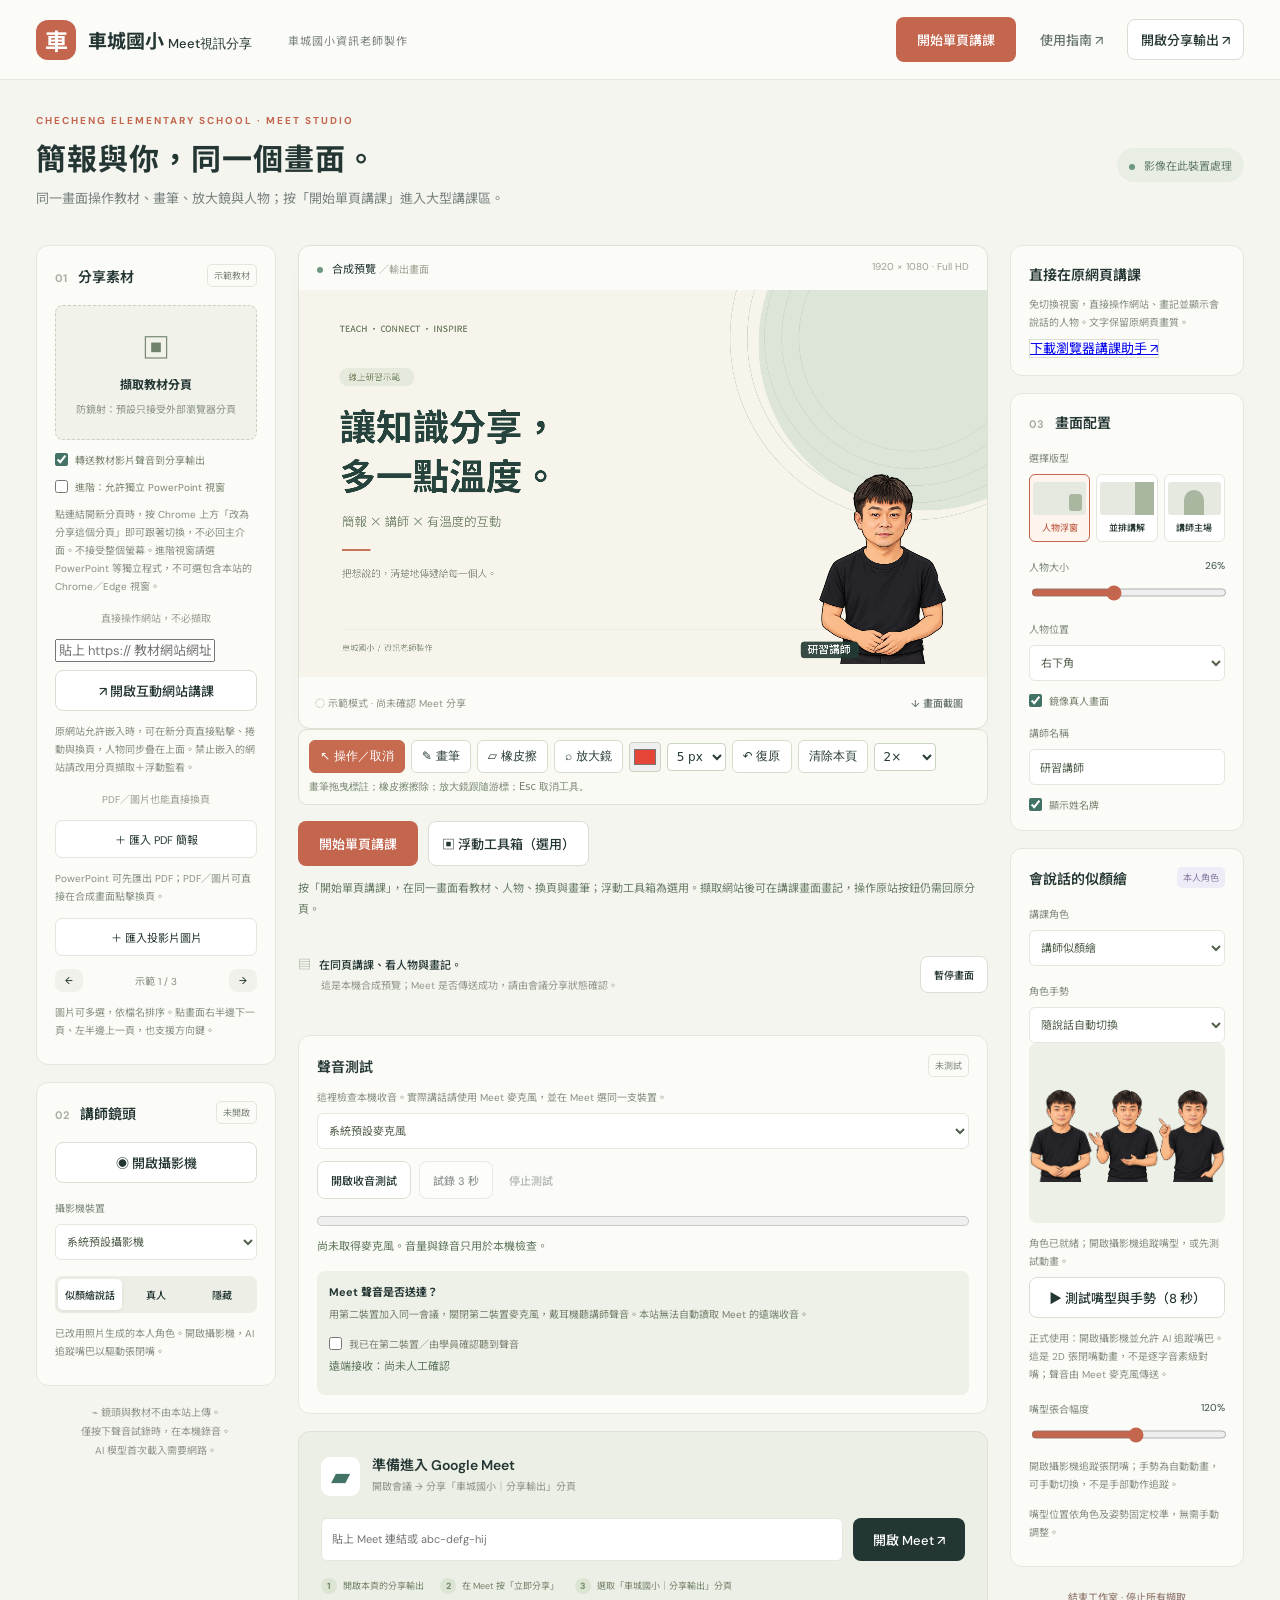
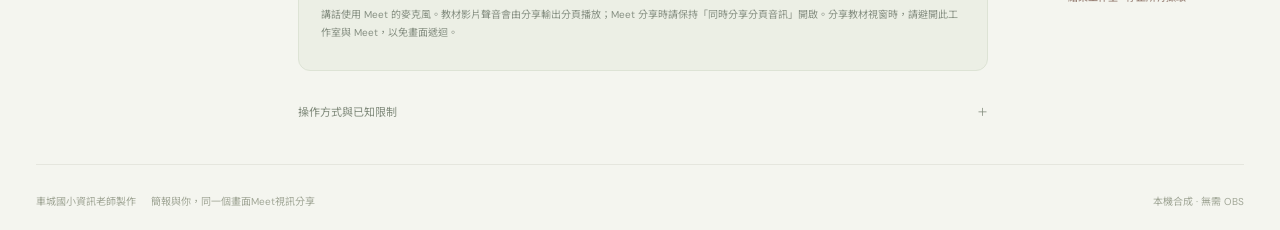
==== commit ab10aa37: "v20261120: 影片背景同步、教材聲音轉送、浮動視窗換分頁、人物去背" ====
--- a/index.html
+++ b/index.html
@@ -1,15 +1,15 @@
-<!doctype html>
-<html lang="zh-Hant"><head><meta charset="UTF-8"><meta name="viewport" content="width=device-width,initial-scale=1"><title>車城國小｜簡報與你，同一個畫面Meet視訊分享</title><link rel="stylesheet" href="style.css?v=20261025-8"><link rel="stylesheet" href="teaching-tools.css?v=20261025-10"><link rel="stylesheet" href="single-view.css?v=20261030-11"></head><body>
-<header><a class="brand" href="./"><span class="logo">車</span><span>車城國小 <em>Meet視訊分享</em></span></a><span class="head-note">車城國小資訊老師製作</span><div class="header-actions"><button id="helpBtn" class="quiet">使用指南 ↗</button><button id="outputBtn" class="outline">開啟分享輸出 <span>↗</span></button></div></header>
-<main><div class="intro"><div><div class="eyebrow">CHECHENG ELEMENTARY SCHOOL · MEET STUDIO</div><h1>簡報與你，同一個畫面。</h1><p>同一畫面操作教材、畫筆、放大鏡與人物；按「開始單頁講課」進入大型講課區。</p></div><div class="local-badge"><i></i> 影像在此裝置處理</div></div>
-<div class="workspace"><aside class="left"><section class="card"><div class="section-title"><h2><b>01</b> 分享素材</h2><span id="sourceState" class="tag">示範教材</span></div><button id="screenBtn" class="source-button"><span class="source-icon">▣</span><strong>擷取教材分頁</strong><small>防鏡射：預設只接受外部瀏覽器分頁</small></button><button id="stopScreen" class="subtle" hidden>停止擷取視窗</button><label class="check"><input id="allowWindow" type="checkbox">進階：允許獨立 PowerPoint 視窗</label><p class="hint">不接受整個螢幕。進階視窗請選 PowerPoint 等獨立程式，不可選包含本站的 Chrome／Edge 視窗。</p><div class="or">直接操作網站，不必擷取</div><input id="interactiveURL" type="url" aria-label="互動教材網址" placeholder="貼上 https:// 教材網站網址"><button id="interactiveBtn" class="outline full" style="margin-top:8px">↗ 開啟互動網站講課</button><p class="hint">原網站允許嵌入時，可在新分頁直接點擊、捲動與換頁，人物同步疊在上面。禁止嵌入的網站請改用分頁擷取＋浮動監看。</p><div class="or">PDF／圖片也能直接換頁</div><label class="upload" for="pdfFile">＋ 匯入 PDF 簡報<input id="pdfFile" type="file" accept="application/pdf,.pdf" hidden></label><p id="pdfStatus" class="hint">PowerPoint 可先匯出 PDF；PDF／圖片可直接在合成畫面點擊換頁。</p><label class="upload" for="slides">＋ 匯入投影片圖片<input id="slides" type="file" accept="image/png,image/jpeg,image/webp" multiple hidden></label><div id="slideNav" class="slide-nav"><button id="prev" aria-label="上一頁">←</button><span id="pageNumber">示範 1 / 3</span><button id="next" aria-label="下一頁">→</button></div><p class="hint">圖片可多選，依檔名排序。點畫面右半邊下一頁、左半邊上一頁，也支援方向鍵。</p></section>
-<section class="card"><div class="section-title"><h2><b>02</b> 講師鏡頭</h2><span id="cameraState" class="tag">未開啟</span></div><button id="cameraBtn" class="outline full">◉ 開啟攝影機</button><label class="field-label" for="cameraSelect">攝影機裝置</label><select id="cameraSelect"><option value="">系統預設攝影機</option></select><div class="segmented" id="modeButtons"><button data-mode="avatar" class="active">似顏繪說話</button><button data-mode="camera">真人</button><button data-mode="none">隱藏</button></div><p id="aiStatus" class="hint">已改用照片生成的本人角色。開啟攝影機，AI 追蹤嘴巴以驅動張閉嘴。</p><button id="retryAI" class="subtle" hidden>重新載入 AI 模型</button><button id="stopCamera" class="subtle" hidden>關閉攝影機</button></section><div class="privacy-note">⌁ 鏡頭與教材不由本站上傳。<br>僅按下聲音試錄時，在本機錄音。<br>AI 模型首次載入需要網路。</div></aside>
-<div class="center"><section class="preview-panel"><div class="preview-bar"><div><span class="dot"></span> 合成預覽 <span class="preview-sub">／輸出畫面</span></div><span class="resolution">1280 × 720</span></div><div class="canvas-wrap"><canvas id="stage" width="1280" height="720" aria-label="簡報與講師合成即時預覽"></canvas></div><div class="preview-bottom"><span id="renderState">◌ 示範模式 · 尚未分享至 Meet</span><button id="snapshot" class="quiet">↓ 畫面截圖</button></div></section>
-<div class="teaching-tools"><button id="floatBtn" class="outline">▣ 浮動工具箱（選用）</button><button id="lectureBtn" class="primary">開始單頁講課</button></div><p id="operationHint" class="operation-hint">按「開始單頁講課」，在同一畫面看教材、人物、換頁與畫筆；浮動工具箱為選用。擷取網站後可在講課畫面畫記，操作原站按鈕仍需回原分頁。</p><div class="under-preview"><div><span class="mini-icon">▤</span><strong>在同頁講課、看人物與畫記。</strong><p>這是本機合成預覽；Meet 是否傳送成功，請由會議分享狀態確認。</p></div><button id="pauseBtn" class="outline">暫停畫面</button></div>
-<section class="card audio-card"><div class="section-title"><h2>聲音測試</h2><span id="micBadge" class="tag">未測試</span></div><p class="hint">這裡檢查本機收音。實際講話請使用 Meet 麥克風，並在 Meet 選同一支裝置。</p><select id="micSelect" aria-label="測試麥克風裝置"><option value="">系統預設麥克風</option></select><div class="audio-actions"><button id="micBtn" class="outline">開啟收音測試</button><button id="recordBtn" class="outline" disabled>試錄 3 秒</button><button id="micStop" class="quiet" disabled>停止測試</button></div><meter id="micMeter" min="0" max="1" value="0" aria-label="本機麥克風音量"></meter><p id="micStatus" role="status">尚未取得麥克風。音量與錄音只用於本機檢查。</p><audio id="micPlayback" controls hidden></audio><div class="receiver-check"><strong>Meet 聲音是否送達？</strong><p>用第二裝置加入同一會議，關閉第二裝置麥克風，戴耳機聽講師聲音。本站無法自動讀取 Meet 的遠端收音。</p><label class="check"><input id="receivedAudio" type="checkbox">我已在第二裝置／由學員確認聽到聲音</label><p id="receiverStatus">遠端接收：尚未人工確認</p></div></section><section class="meet-card"><div class="meet-heading"><div class="meet-symbol">▰</div><div><h2>準備進入 Google Meet</h2><p>開啟會議 → 分享「車城國小｜分享輸出」分頁</p></div></div><div class="meet-row"><input id="meetLink" aria-label="Google Meet 會議連結或代碼" placeholder="貼上 Meet 連結或 abc-defg-hij"><button id="meetBtn" class="dark">開啟 Meet ↗</button></div><div class="steps"><span><b>1</b> 開啟本頁的分享輸出</span><span><b>2</b> 在 Meet 按「立即分享」</span><span><b>3</b> 選取「車城國小｜分享輸出」分頁</span></div><p class="hint">講話使用 Meet 的麥克風。此版本只合成影像，不轉送教材音訊。分享教材視窗時，請避開此工作室與 Meet，以免畫面遞迴。</p></section>
-<details class="research"><summary>操作方式與已知限制 <span>＋</span></summary><p><strong>方式一：PDF／圖片。</strong>直接匯入教材，在合成畫面、全螢幕講課頁或浮動監看頁使用左右鍵、按鈕或點擊換頁。可一直看見自己與學員收到的構圖。</p><p><strong>方式二：外部網站／PowerPoint。</strong>擷取教材分頁或獨立應用程式視窗，開啟「浮動監看」，回原教材操作。螢幕擷取是影像，不能穿透操作原網站。Chrome／Edge 的置頂監看功能需瀏覽器支援；不支援時可使用並排視窗。</p><p><strong>防止鏡射。</strong>本站拒絕整個螢幕，並透過 Capture Handle 偵測本站工作室與輸出分頁。進階視窗擷取仍須選獨立 PowerPoint 視窗；瀏覽器未提供識別資訊時，無法保證辨識所有錯誤來源。</p><p><strong>滿版。</strong>在輸出頁按「全螢幕」或 F，瀏覽器需您點擊授權；F11 也可隱藏 Chrome 工具列。「填滿裁切」會裁掉部分內容，「完整構圖」保留全部內容，比例不同時會留邊。分享分頁本身不包含瀏覽器網址列。</p><p><strong>聲音。</strong>本機音量與 3 秒回放只能確認本機收音，不能證明 Meet 已送達。請在 Meet 使用同一支麥克風，再以第二裝置或學員確認。本站不把麥克風轉送到輸出，避免與 Meet 重複收音；教材音訊尚未轉送。</p><p><strong>人物。</strong>使用講師照片一次生成的似顏繪，攝影機 AI 偵測張嘴／閉嘴以驅動 2D 嘴型。未開鏡頭或追蹤失敗時嘴巴保持閉合。這不是逐字音素級對嘴，也不是每幀生圖。請保留工作室，不要關閉或最小化；效能依電腦與瀏覽器而異。</p><ul><li><a href="https://developer.chrome.com/docs/web-platform/document-picture-in-picture" target="_blank" rel="noopener">Chrome：置頂監看視窗</a></li><li><a href="https://developer.chrome.com/docs/web-platform/capture-handle" target="_blank" rel="noopener">Chrome：辨識擷取來源</a></li><li><a href="https://support.google.com/meet/answer/9308856?hl=zh-Hant" target="_blank" rel="noopener">Meet 分享畫面說明</a></li></ul></details></div>
-<aside class="right"><section class="card"><h2>直接在原網頁講課</h2><p class="hint">免切換視窗，直接操作網站、畫記並顯示會說話的人物。文字保留原網頁畫質。</p><a class="outline full" href="extension-guide.html">下載瀏覽器講課助手 ↗</a></section><section class="card"><div class="section-title"><h2><b>03</b> 畫面配置</h2></div><label class="field-label">選擇版型</label><div class="layouts"><button data-layout="pip" class="active"><span class="layout-thumb pip"><i></i></span>人物浮窗</button><button data-layout="side"><span class="layout-thumb side"><i></i></span>並排講解</button><button data-layout="solo"><span class="layout-thumb solo"><i></i></span>講師主場</button></div><label class="field-label" for="size">人物大小 <output id="sizeValue">26%</output></label><input id="size" type="range" min="16" max="40" value="26"><label class="field-label" for="position">人物位置</label><select id="position"><option value="br">右下角</option><option value="bl">左下角</option><option value="tr">右上角</option><option value="tl">左上角</option></select><label class="check"><input id="mirror" type="checkbox" checked>鏡像真人畫面</label><label class="field-label" for="name">講師名稱</label><input id="name" placeholder="輸入你的名字" maxlength="24" value="研習講師"><label class="check"><input id="showName" type="checkbox" checked>顯示姓名牌</label></section>
-<section class="card"><div class="section-title"><h2>會說話的似顏繪</h2><span class="tag lavender">本人角色</span></div><label class="field-label" for="characterSelect">講課角色</label><select id="characterSelect"><option value="teacher">講師似顏繪</option><option value="onion">洋蔥寶寶</option></select><label class="field-label" for="gestureMode">角色手勢</label><select id="gestureMode"><option value="auto">隨說話自動切換</option><option value="neutral">自然站姿</option><option value="explain">攤手講解</option><option value="point">指向重點</option></select><img id="characterThumbnail" class="avatar-thumbnail" src="teacher-gestures-v2.png" alt="修飾眼下痕跡並增加手勢的講師似顏繪"><p id="avatarAssetStatus" class="hint" role="status">角色圖片載入中…</p><button id="testMouth" class="outline full">▶ 測試嘴型與手勢（8 秒）</button><p class="hint">正式使用：開啟攝影機並允許 AI 追蹤嘴巴。這是 2D 張閉嘴動畫，不是逐字音素級對嘴；聲音由 Meet 麥克風傳送。</p><label class="field-label" for="mouthStrength">嘴型張合幅度 <output id="mouthStrengthValue">120%</output></label><input id="mouthStrength" type="range" min="50" max="180" step="5" value="120"><p class="hint">開啟攝影機追蹤張閉嘴；手勢為自動動畫，可手動切換，不是手部動作追蹤。</p><p class="hint">嘴型位置依角色及姿勢固定校準，無需手動調整。</p></section><div hidden><section class="card"><div class="section-title"><h2>本人漫畫化</h2><span class="tag lavender">保留五官</span></div><label class="field-label" for="cartoonStrength">漫畫強度 <output id="cartoonValue">45%</output></label><input id="cartoonStrength" type="range" min="15" max="85" value="45"><label class="check"><input id="faceFollow" type="checkbox" checked>AI 臉部定位與構圖</label><p class="hint">使用本人鏡頭色彩與輪廓進行本機漫畫化，不再用通用卡通臉代替本人。強度越低越接近原貌；不是生成式手繪。</p></section></div><div hidden><section class="card"><div class="section-title"><h2>似顏繪外觀</h2><span class="tag lavender">2D</span></div><div class="color-row"><label>膚色<input id="skin" type="color" value="#edba98"></label><label>髮色<input id="hairColor" type="color" value="#29313a"></label><label>上衣<input id="shirt" type="color" value="#426e69"></label></div><label class="field-label" for="hair">髮型</label><select id="hair"><option value="short">俐落短髮</option><option value="bob">耳下短髮</option><option value="long">柔順長髮</option><option value="bald">無髮</option></select><label class="check"><input id="glasses" type="checkbox" checked>配戴眼鏡</label><button id="calibrate" class="outline full">從鏡頭取樣膚色</button><p class="hint">AI 追蹤臉型與表情；髮型、顏色與配件由你決定。</p></section></div><button id="stopAll" class="stop-all">結束工作室 · 停止所有擷取</button></aside></div>
-<footer>車城國小資訊老師製作 <span>簡報與你，同一個畫面Meet視訊分享</span><span>本機合成 · 無需 OBS</span></footer></main>
-<div id="toast" role="status" aria-live="polite"></div><dialog id="help"><button id="closeHelp" class="dialog-close" aria-label="關閉">×</button><div class="eyebrow">QUICK START</div><h2>三分鐘，開始你的分享。</h2><ol><li><strong>加入教材</strong><p>推薦匯入 PDF／圖片，直接在合成畫面換頁；擷取網站時請選教材分頁，不可選整個螢幕。</p></li><li><strong>設定人物</strong><p>開啟攝影機，選 AI 似顏繪或真人，調整人物大小與位置。請等待 AI 顯示追蹤狀態。</p></li><li><strong>開啟分享輸出</strong><p>先按「開始單頁講課」，直接使用畫筆、放大鏡與換頁。Meet 一次選好乾淨輸出分頁後，留在此工作區講課即可。</p></li><li><strong>進入 Meet 分享</strong><p>在 Meet 選「立即分享 → 分頁 → 車城國小｜分享輸出」。講話用 Meet 的麥克風；若鏡頭被占用，先關閉 Meet 鏡頭，再於此頁開啟。</p></li></ol><p class="hint">本機預覽可確認構圖，但不能代表學員端的網路品質。正式研習前請用第二裝置測試一次。</p><button id="helpDone" class="primary full">開始準備</button></dialog>
-<video id="cameraVideo" autoplay playsinline muted hidden></video><video id="screenVideo" autoplay playsinline muted hidden></video><script src="app.js?v=20261030-12"></script><script src="hd-quality.js?v=20261030-12"></script><script src="upgrade.js?v=20261030-12"></script><script src="talking-avatar.js?v=20261025-10"></script><script src="teaching-tools.js?v=20261030-12"></script><script src="studio-tools.js?v=20261030-12"></script><script src="single-view.js?v=20261030-11"></script></body></html>
+<!doctype html>
+<html lang="zh-Hant"><head><meta charset="UTF-8"><meta name="viewport" content="width=device-width,initial-scale=1"><title>車城國小｜簡報與你，同一個畫面Meet視訊分享</title><link rel="stylesheet" href="style.css?v=20261120-1"><link rel="stylesheet" href="teaching-tools.css?v=20261120-1"><link rel="stylesheet" href="single-view.css?v=20261120-1"></head><body>
+<header><a class="brand" href="./"><span class="logo">車</span><span>車城國小 <em>Meet視訊分享</em></span></a><span class="head-note">車城國小資訊老師製作</span><div class="header-actions"><button id="helpBtn" class="quiet">使用指南 ↗</button><button id="outputBtn" class="outline">開啟分享輸出 <span>↗</span></button></div></header>
+<main><div class="intro"><div><div class="eyebrow">CHECHENG ELEMENTARY SCHOOL · MEET STUDIO</div><h1>簡報與你，同一個畫面。</h1><p>同一畫面操作教材、畫筆、放大鏡與人物；按「開始單頁講課」進入大型講課區。</p></div><div class="local-badge"><i></i> 影像在此裝置處理</div></div>
+<div class="workspace"><aside class="left"><section class="card"><div class="section-title"><h2><b>01</b> 分享素材</h2><span id="sourceState" class="tag">示範教材</span></div><button id="screenBtn" class="source-button"><span class="source-icon">▣</span><strong>擷取教材分頁</strong><small>防鏡射：預設只接受外部瀏覽器分頁</small></button><button id="stopScreen" class="subtle" hidden>停止擷取視窗</button><label class="check"><input id="shareAudio" type="checkbox" checked>轉送教材影片聲音到分享輸出</label><label class="check"><input id="allowWindow" type="checkbox">進階：允許獨立 PowerPoint 視窗</label><p class="hint">點連結開新分頁時，按 Chrome 上方「改為分享這個分頁」即可跟著切換，不必回主介面。不接受整個螢幕。進階視窗請選 PowerPoint 等獨立程式，不可選包含本站的 Chrome／Edge 視窗。</p><div class="or">直接操作網站，不必擷取</div><input id="interactiveURL" type="url" aria-label="互動教材網址" placeholder="貼上 https:// 教材網站網址"><button id="interactiveBtn" class="outline full" style="margin-top:8px">↗ 開啟互動網站講課</button><p class="hint">原網站允許嵌入時，可在新分頁直接點擊、捲動與換頁，人物同步疊在上面。禁止嵌入的網站請改用分頁擷取＋浮動監看。</p><div class="or">PDF／圖片也能直接換頁</div><label class="upload" for="pdfFile">＋ 匯入 PDF 簡報<input id="pdfFile" type="file" accept="application/pdf,.pdf" hidden></label><p id="pdfStatus" class="hint">PowerPoint 可先匯出 PDF；PDF／圖片可直接在合成畫面點擊換頁。</p><label class="upload" for="slides">＋ 匯入投影片圖片<input id="slides" type="file" accept="image/png,image/jpeg,image/webp" multiple hidden></label><div id="slideNav" class="slide-nav"><button id="prev" aria-label="上一頁">←</button><span id="pageNumber">示範 1 / 3</span><button id="next" aria-label="下一頁">→</button></div><p class="hint">圖片可多選，依檔名排序。點畫面右半邊下一頁、左半邊上一頁，也支援方向鍵。</p></section>
+<section class="card"><div class="section-title"><h2><b>02</b> 講師鏡頭</h2><span id="cameraState" class="tag">未開啟</span></div><button id="cameraBtn" class="outline full">◉ 開啟攝影機</button><label class="field-label" for="cameraSelect">攝影機裝置</label><select id="cameraSelect"><option value="">系統預設攝影機</option></select><div class="segmented" id="modeButtons"><button data-mode="avatar" class="active">似顏繪說話</button><button data-mode="camera">真人</button><button data-mode="none">隱藏</button></div><p id="aiStatus" class="hint">已改用照片生成的本人角色。開啟攝影機，AI 追蹤嘴巴以驅動張閉嘴。</p><button id="retryAI" class="subtle" hidden>重新載入 AI 模型</button><button id="stopCamera" class="subtle" hidden>關閉攝影機</button></section><div class="privacy-note">⌁ 鏡頭與教材不由本站上傳。<br>僅按下聲音試錄時，在本機錄音。<br>AI 模型首次載入需要網路。</div></aside>
+<div class="center"><section class="preview-panel"><div class="preview-bar"><div><span class="dot"></span> 合成預覽 <span class="preview-sub">／輸出畫面</span></div><span class="resolution">1280 × 720</span></div><div class="canvas-wrap"><canvas id="stage" width="1280" height="720" aria-label="簡報與講師合成即時預覽"></canvas></div><div class="preview-bottom"><span id="renderState">◌ 示範模式 · 尚未分享至 Meet</span><button id="snapshot" class="quiet">↓ 畫面截圖</button></div></section>
+<div class="teaching-tools"><button id="floatBtn" class="outline">▣ 浮動工具箱（選用）</button><button id="lectureBtn" class="primary">開始單頁講課</button></div><p id="operationHint" class="operation-hint">按「開始單頁講課」，在同一畫面看教材、人物、換頁與畫筆；浮動工具箱為選用。擷取網站後可在講課畫面畫記，操作原站按鈕仍需回原分頁。</p><div class="under-preview"><div><span class="mini-icon">▤</span><strong>在同頁講課、看人物與畫記。</strong><p>這是本機合成預覽；Meet 是否傳送成功，請由會議分享狀態確認。</p></div><button id="pauseBtn" class="outline">暫停畫面</button></div>
+<section class="card audio-card"><div class="section-title"><h2>聲音測試</h2><span id="micBadge" class="tag">未測試</span></div><p class="hint">這裡檢查本機收音。實際講話請使用 Meet 麥克風，並在 Meet 選同一支裝置。</p><select id="micSelect" aria-label="測試麥克風裝置"><option value="">系統預設麥克風</option></select><div class="audio-actions"><button id="micBtn" class="outline">開啟收音測試</button><button id="recordBtn" class="outline" disabled>試錄 3 秒</button><button id="micStop" class="quiet" disabled>停止測試</button></div><meter id="micMeter" min="0" max="1" value="0" aria-label="本機麥克風音量"></meter><p id="micStatus" role="status">尚未取得麥克風。音量與錄音只用於本機檢查。</p><audio id="micPlayback" controls hidden></audio><div class="receiver-check"><strong>Meet 聲音是否送達？</strong><p>用第二裝置加入同一會議，關閉第二裝置麥克風，戴耳機聽講師聲音。本站無法自動讀取 Meet 的遠端收音。</p><label class="check"><input id="receivedAudio" type="checkbox">我已在第二裝置／由學員確認聽到聲音</label><p id="receiverStatus">遠端接收：尚未人工確認</p></div></section><section class="meet-card"><div class="meet-heading"><div class="meet-symbol">▰</div><div><h2>準備進入 Google Meet</h2><p>開啟會議 → 分享「車城國小｜分享輸出」分頁</p></div></div><div class="meet-row"><input id="meetLink" aria-label="Google Meet 會議連結或代碼" placeholder="貼上 Meet 連結或 abc-defg-hij"><button id="meetBtn" class="dark">開啟 Meet ↗</button></div><div class="steps"><span><b>1</b> 開啟本頁的分享輸出</span><span><b>2</b> 在 Meet 按「立即分享」</span><span><b>3</b> 選取「車城國小｜分享輸出」分頁</span></div><p class="hint">講話使用 Meet 的麥克風。教材影片聲音會由分享輸出分頁播放；Meet 分享時請保持「同時分享分頁音訊」開啟。分享教材視窗時，請避開此工作室與 Meet，以免畫面遞迴。</p></section>
+<details class="research"><summary>操作方式與已知限制 <span>＋</span></summary><p><strong>方式一：PDF／圖片。</strong>直接匯入教材，在合成畫面、全螢幕講課頁或浮動監看頁使用左右鍵、按鈕或點擊換頁。可一直看見自己與學員收到的構圖。</p><p><strong>方式二：外部網站／PowerPoint。</strong>擷取教材分頁或獨立應用程式視窗，開啟「浮動監看」，回原教材操作。螢幕擷取是影像，不能穿透操作原網站。Chrome／Edge 的置頂監看功能需瀏覽器支援；不支援時可使用並排視窗。</p><p><strong>防止鏡射。</strong>本站拒絕整個螢幕，並透過 Capture Handle 偵測本站工作室與輸出分頁。進階視窗擷取仍須選獨立 PowerPoint 視窗；瀏覽器未提供識別資訊時，無法保證辨識所有錯誤來源。</p><p><strong>滿版。</strong>在輸出頁按「全螢幕」或 F，瀏覽器需您點擊授權；F11 也可隱藏 Chrome 工具列。「填滿裁切」會裁掉部分內容，「完整構圖」保留全部內容，比例不同時會留邊。分享分頁本身不包含瀏覽器網址列。</p><p><strong>聲音。</strong>本機音量與 3 秒回放只能確認本機收音，不能證明 Meet 已送達。請在 Meet 使用同一支麥克風，再以第二裝置或學員確認。本站不把麥克風轉送到輸出，避免與 Meet 重複收音；教材音訊尚未轉送。</p><p><strong>人物。</strong>使用講師照片一次生成的似顏繪，攝影機 AI 偵測張嘴／閉嘴以驅動 2D 嘴型。未開鏡頭或追蹤失敗時嘴巴保持閉合。這不是逐字音素級對嘴，也不是每幀生圖。請保留工作室，不要關閉或最小化；效能依電腦與瀏覽器而異。</p><ul><li><a href="https://developer.chrome.com/docs/web-platform/document-picture-in-picture" target="_blank" rel="noopener">Chrome：置頂監看視窗</a></li><li><a href="https://developer.chrome.com/docs/web-platform/capture-handle" target="_blank" rel="noopener">Chrome：辨識擷取來源</a></li><li><a href="https://support.google.com/meet/answer/9308856?hl=zh-Hant" target="_blank" rel="noopener">Meet 分享畫面說明</a></li></ul></details></div>
+<aside class="right"><section class="card"><h2>直接在原網頁講課</h2><p class="hint">免切換視窗，直接操作網站、畫記並顯示會說話的人物。文字保留原網頁畫質。</p><a class="outline full" href="extension-guide.html">下載瀏覽器講課助手 ↗</a></section><section class="card"><div class="section-title"><h2><b>03</b> 畫面配置</h2></div><label class="field-label">選擇版型</label><div class="layouts"><button data-layout="pip" class="active"><span class="layout-thumb pip"><i></i></span>人物浮窗</button><button data-layout="side"><span class="layout-thumb side"><i></i></span>並排講解</button><button data-layout="solo"><span class="layout-thumb solo"><i></i></span>講師主場</button></div><label class="field-label" for="size">人物大小 <output id="sizeValue">26%</output></label><input id="size" type="range" min="16" max="40" value="26"><label class="field-label" for="position">人物位置</label><select id="position"><option value="br">右下角</option><option value="bl">左下角</option><option value="tr">右上角</option><option value="tl">左上角</option></select><label class="check"><input id="mirror" type="checkbox" checked>鏡像真人畫面</label><label class="field-label" for="name">講師名稱</label><input id="name" placeholder="輸入你的名字" maxlength="24" value="研習講師"><label class="check"><input id="showName" type="checkbox" checked>顯示姓名牌</label></section>
+<section class="card"><div class="section-title"><h2>會說話的似顏繪</h2><span class="tag lavender">本人角色</span></div><label class="field-label" for="characterSelect">講課角色</label><select id="characterSelect"><option value="teacher">講師似顏繪</option><option value="onion">洋蔥寶寶</option></select><label class="field-label" for="gestureMode">角色手勢</label><select id="gestureMode"><option value="auto">隨說話自動切換</option><option value="neutral">自然站姿</option><option value="explain">攤手講解</option><option value="point">指向重點</option></select><img id="characterThumbnail" class="avatar-thumbnail" src="teacher-gestures-v2.png" alt="修飾眼下痕跡並增加手勢的講師似顏繪"><p id="avatarAssetStatus" class="hint" role="status">角色圖片載入中…</p><button id="testMouth" class="outline full">▶ 測試嘴型與手勢（8 秒）</button><p class="hint">正式使用：開啟攝影機並允許 AI 追蹤嘴巴。這是 2D 張閉嘴動畫，不是逐字音素級對嘴；聲音由 Meet 麥克風傳送。</p><label class="field-label" for="mouthStrength">嘴型張合幅度 <output id="mouthStrengthValue">120%</output></label><input id="mouthStrength" type="range" min="50" max="180" step="5" value="120"><p class="hint">開啟攝影機追蹤張閉嘴；手勢為自動動畫，可手動切換，不是手部動作追蹤。</p><p class="hint">嘴型位置依角色及姿勢固定校準，無需手動調整。</p></section><div hidden><section class="card"><div class="section-title"><h2>本人漫畫化</h2><span class="tag lavender">保留五官</span></div><label class="field-label" for="cartoonStrength">漫畫強度 <output id="cartoonValue">45%</output></label><input id="cartoonStrength" type="range" min="15" max="85" value="45"><label class="check"><input id="faceFollow" type="checkbox" checked>AI 臉部定位與構圖</label><p class="hint">使用本人鏡頭色彩與輪廓進行本機漫畫化，不再用通用卡通臉代替本人。強度越低越接近原貌；不是生成式手繪。</p></section></div><div hidden><section class="card"><div class="section-title"><h2>似顏繪外觀</h2><span class="tag lavender">2D</span></div><div class="color-row"><label>膚色<input id="skin" type="color" value="#edba98"></label><label>髮色<input id="hairColor" type="color" value="#29313a"></label><label>上衣<input id="shirt" type="color" value="#426e69"></label></div><label class="field-label" for="hair">髮型</label><select id="hair"><option value="short">俐落短髮</option><option value="bob">耳下短髮</option><option value="long">柔順長髮</option><option value="bald">無髮</option></select><label class="check"><input id="glasses" type="checkbox" checked>配戴眼鏡</label><button id="calibrate" class="outline full">從鏡頭取樣膚色</button><p class="hint">AI 追蹤臉型與表情；髮型、顏色與配件由你決定。</p></section></div><button id="stopAll" class="stop-all">結束工作室 · 停止所有擷取</button></aside></div>
+<footer>車城國小資訊老師製作 <span>簡報與你，同一個畫面Meet視訊分享</span><span>本機合成 · 無需 OBS</span></footer></main>
+<div id="toast" role="status" aria-live="polite"></div><dialog id="help"><button id="closeHelp" class="dialog-close" aria-label="關閉">×</button><div class="eyebrow">QUICK START</div><h2>三分鐘，開始你的分享。</h2><ol><li><strong>加入教材</strong><p>推薦匯入 PDF／圖片，直接在合成畫面換頁；擷取網站時請選教材分頁，不可選整個螢幕。</p></li><li><strong>設定人物</strong><p>開啟攝影機，選 AI 似顏繪或真人，調整人物大小與位置。請等待 AI 顯示追蹤狀態。</p></li><li><strong>開啟分享輸出</strong><p>先按「開始單頁講課」，直接使用畫筆、放大鏡與換頁。Meet 一次選好乾淨輸出分頁後，留在此工作區講課即可。</p></li><li><strong>進入 Meet 分享</strong><p>在 Meet 選「立即分享 → 分頁 → 車城國小｜分享輸出」。講話用 Meet 的麥克風；若鏡頭被占用，先關閉 Meet 鏡頭，再於此頁開啟。</p></li></ol><p class="hint">本機預覽可確認構圖，但不能代表學員端的網路品質。正式研習前請用第二裝置測試一次。</p><button id="helpDone" class="primary full">開始準備</button></dialog>
+<video id="cameraVideo" autoplay playsinline muted hidden></video><video id="screenVideo" autoplay playsinline muted hidden></video><script src="app.js?v=20261120-1"></script><script src="hd-quality.js?v=20261120-1"></script><script src="upgrade.js?v=20261120-1"></script><script src="talking-avatar.js?v=20261120-1"></script><script src="teaching-tools.js?v=20261120-1"></script><script src="studio-tools.js?v=20261120-1"></script><script src="single-view.js?v=20261120-1"></script><script src="live-sync.js?v=20261120-1"></script></body></html>
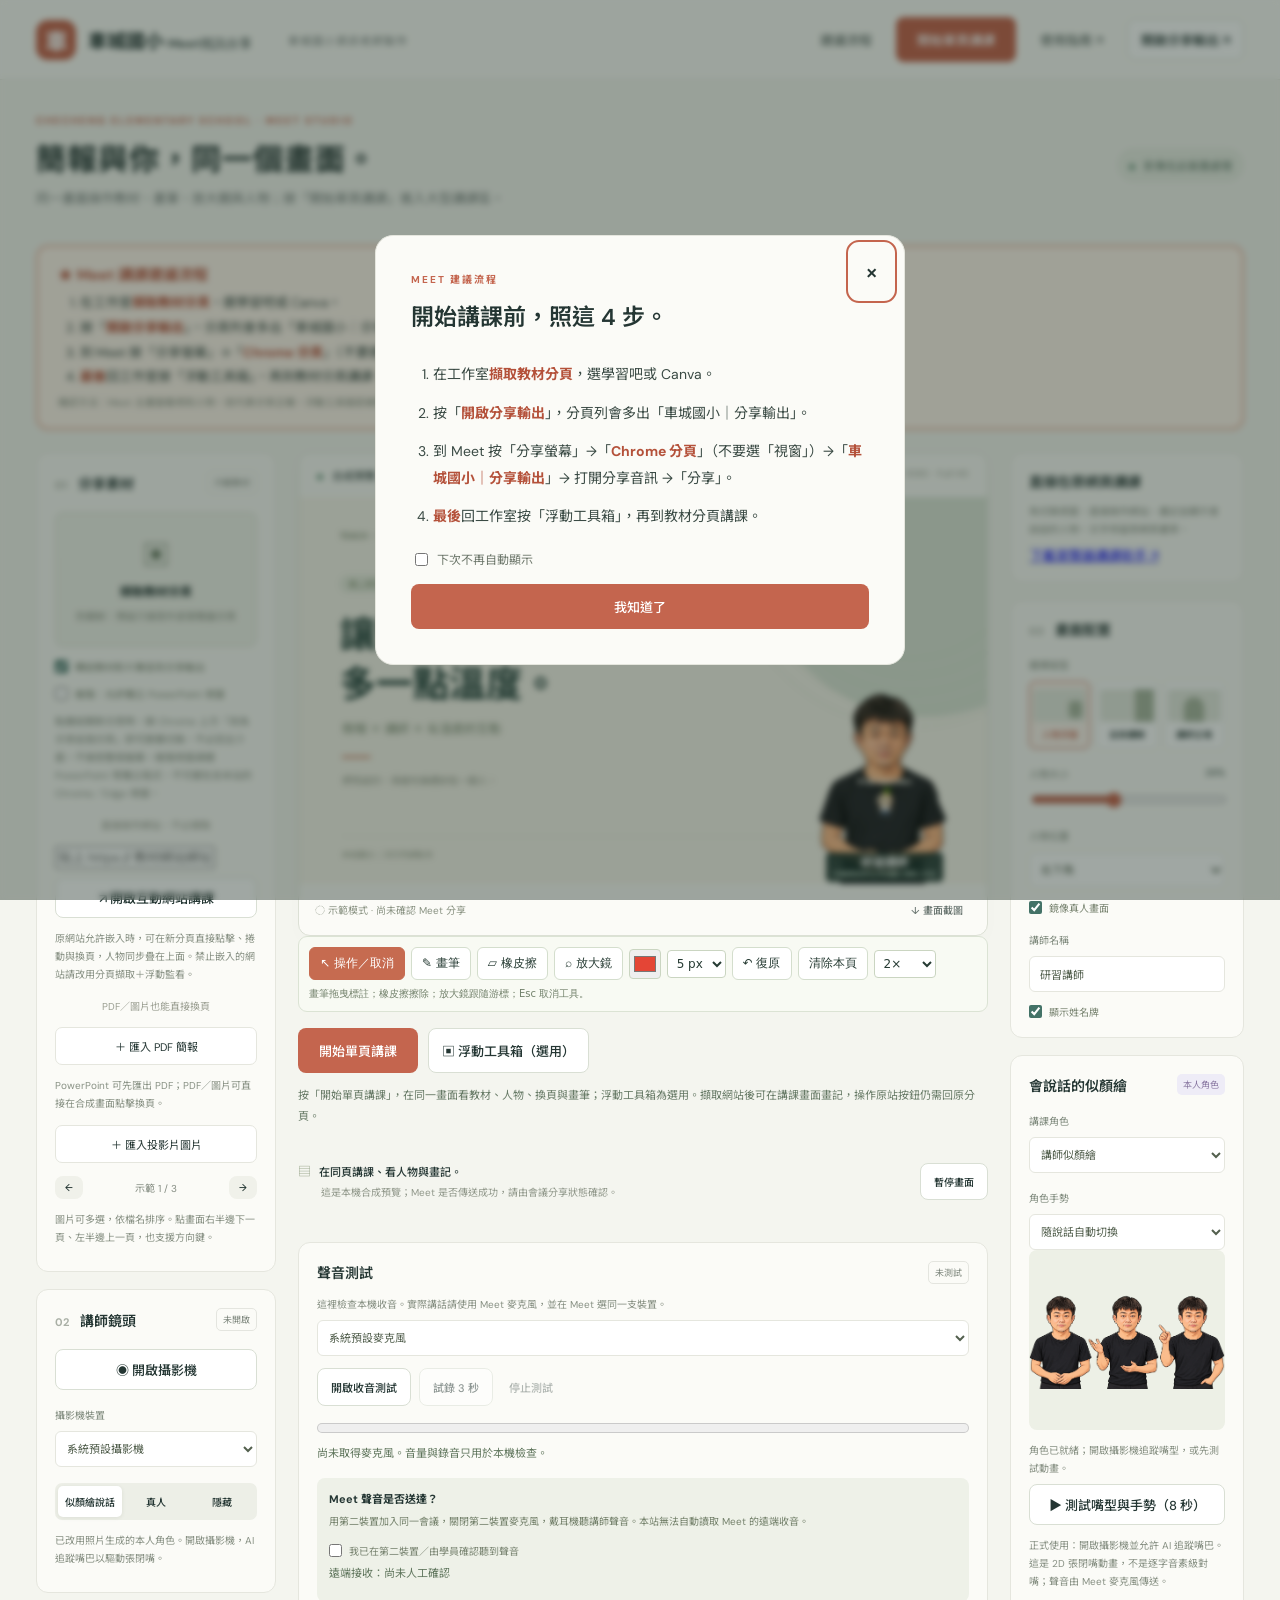
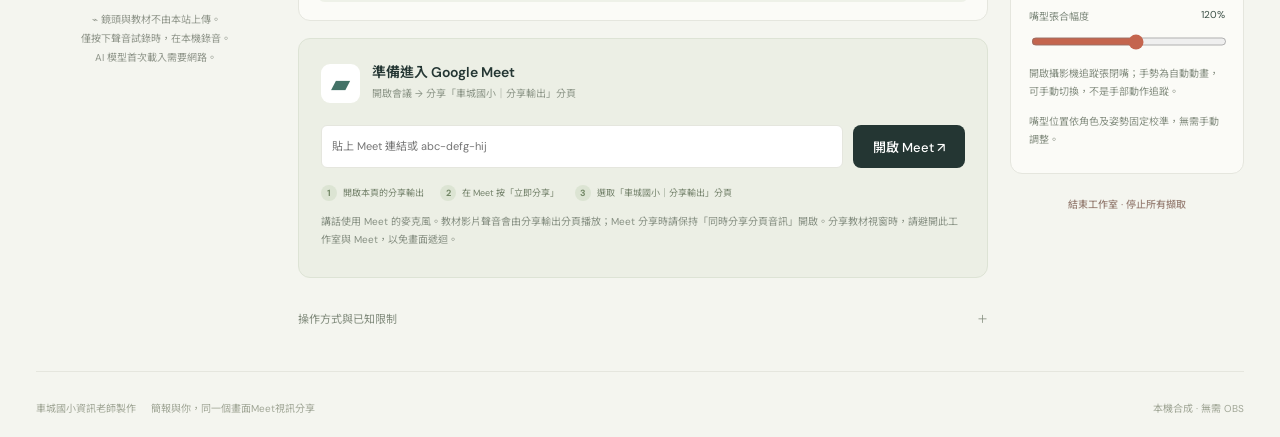
==== commit aee3f576: "v20261121-2: 建議流程提醒、置中姓名牌、T恤洋蔥徽章、真人去背美化、輸出滿版裁切" ====
--- a/index.html
+++ b/index.html
@@ -1,5 +1,5 @@
 <!doctype html>
-<html lang="zh-Hant"><head><meta charset="UTF-8"><meta name="viewport" content="width=device-width,initial-scale=1"><title>車城國小｜簡報與你，同一個畫面Meet視訊分享</title><link rel="stylesheet" href="style.css?v=20261120-1"><link rel="stylesheet" href="teaching-tools.css?v=20261120-1"><link rel="stylesheet" href="single-view.css?v=20261120-1"></head><body>
+<html lang="zh-Hant"><head><meta charset="UTF-8"><meta name="viewport" content="width=device-width,initial-scale=1"><title>車城國小｜簡報與你，同一個畫面Meet視訊分享</title><link rel="stylesheet" href="style.css?v=20261121-2"><link rel="stylesheet" href="teaching-tools.css?v=20261121-2"><link rel="stylesheet" href="single-view.css?v=20261121-2"></head><body>
 <header><a class="brand" href="./"><span class="logo">車</span><span>車城國小 <em>Meet視訊分享</em></span></a><span class="head-note">車城國小資訊老師製作</span><div class="header-actions"><button id="helpBtn" class="quiet">使用指南 ↗</button><button id="outputBtn" class="outline">開啟分享輸出 <span>↗</span></button></div></header>
 <main><div class="intro"><div><div class="eyebrow">CHECHENG ELEMENTARY SCHOOL · MEET STUDIO</div><h1>簡報與你，同一個畫面。</h1><p>同一畫面操作教材、畫筆、放大鏡與人物；按「開始單頁講課」進入大型講課區。</p></div><div class="local-badge"><i></i> 影像在此裝置處理</div></div>
 <div class="workspace"><aside class="left"><section class="card"><div class="section-title"><h2><b>01</b> 分享素材</h2><span id="sourceState" class="tag">示範教材</span></div><button id="screenBtn" class="source-button"><span class="source-icon">▣</span><strong>擷取教材分頁</strong><small>防鏡射：預設只接受外部瀏覽器分頁</small></button><button id="stopScreen" class="subtle" hidden>停止擷取視窗</button><label class="check"><input id="shareAudio" type="checkbox" checked>轉送教材影片聲音到分享輸出</label><label class="check"><input id="allowWindow" type="checkbox">進階：允許獨立 PowerPoint 視窗</label><p class="hint">點連結開新分頁時，按 Chrome 上方「改為分享這個分頁」即可跟著切換，不必回主介面。不接受整個螢幕。進階視窗請選 PowerPoint 等獨立程式，不可選包含本站的 Chrome／Edge 視窗。</p><div class="or">直接操作網站，不必擷取</div><input id="interactiveURL" type="url" aria-label="互動教材網址" placeholder="貼上 https:// 教材網站網址"><button id="interactiveBtn" class="outline full" style="margin-top:8px">↗ 開啟互動網站講課</button><p class="hint">原網站允許嵌入時，可在新分頁直接點擊、捲動與換頁，人物同步疊在上面。禁止嵌入的網站請改用分頁擷取＋浮動監看。</p><div class="or">PDF／圖片也能直接換頁</div><label class="upload" for="pdfFile">＋ 匯入 PDF 簡報<input id="pdfFile" type="file" accept="application/pdf,.pdf" hidden></label><p id="pdfStatus" class="hint">PowerPoint 可先匯出 PDF；PDF／圖片可直接在合成畫面點擊換頁。</p><label class="upload" for="slides">＋ 匯入投影片圖片<input id="slides" type="file" accept="image/png,image/jpeg,image/webp" multiple hidden></label><div id="slideNav" class="slide-nav"><button id="prev" aria-label="上一頁">←</button><span id="pageNumber">示範 1 / 3</span><button id="next" aria-label="下一頁">→</button></div><p class="hint">圖片可多選，依檔名排序。點畫面右半邊下一頁、左半邊上一頁，也支援方向鍵。</p></section>
@@ -12,4 +12,4 @@
 <section class="card"><div class="section-title"><h2>會說話的似顏繪</h2><span class="tag lavender">本人角色</span></div><label class="field-label" for="characterSelect">講課角色</label><select id="characterSelect"><option value="teacher">講師似顏繪</option><option value="onion">洋蔥寶寶</option></select><label class="field-label" for="gestureMode">角色手勢</label><select id="gestureMode"><option value="auto">隨說話自動切換</option><option value="neutral">自然站姿</option><option value="explain">攤手講解</option><option value="point">指向重點</option></select><img id="characterThumbnail" class="avatar-thumbnail" src="teacher-gestures-v2.png" alt="修飾眼下痕跡並增加手勢的講師似顏繪"><p id="avatarAssetStatus" class="hint" role="status">角色圖片載入中…</p><button id="testMouth" class="outline full">▶ 測試嘴型與手勢（8 秒）</button><p class="hint">正式使用：開啟攝影機並允許 AI 追蹤嘴巴。這是 2D 張閉嘴動畫，不是逐字音素級對嘴；聲音由 Meet 麥克風傳送。</p><label class="field-label" for="mouthStrength">嘴型張合幅度 <output id="mouthStrengthValue">120%</output></label><input id="mouthStrength" type="range" min="50" max="180" step="5" value="120"><p class="hint">開啟攝影機追蹤張閉嘴；手勢為自動動畫，可手動切換，不是手部動作追蹤。</p><p class="hint">嘴型位置依角色及姿勢固定校準，無需手動調整。</p></section><div hidden><section class="card"><div class="section-title"><h2>本人漫畫化</h2><span class="tag lavender">保留五官</span></div><label class="field-label" for="cartoonStrength">漫畫強度 <output id="cartoonValue">45%</output></label><input id="cartoonStrength" type="range" min="15" max="85" value="45"><label class="check"><input id="faceFollow" type="checkbox" checked>AI 臉部定位與構圖</label><p class="hint">使用本人鏡頭色彩與輪廓進行本機漫畫化，不再用通用卡通臉代替本人。強度越低越接近原貌；不是生成式手繪。</p></section></div><div hidden><section class="card"><div class="section-title"><h2>似顏繪外觀</h2><span class="tag lavender">2D</span></div><div class="color-row"><label>膚色<input id="skin" type="color" value="#edba98"></label><label>髮色<input id="hairColor" type="color" value="#29313a"></label><label>上衣<input id="shirt" type="color" value="#426e69"></label></div><label class="field-label" for="hair">髮型</label><select id="hair"><option value="short">俐落短髮</option><option value="bob">耳下短髮</option><option value="long">柔順長髮</option><option value="bald">無髮</option></select><label class="check"><input id="glasses" type="checkbox" checked>配戴眼鏡</label><button id="calibrate" class="outline full">從鏡頭取樣膚色</button><p class="hint">AI 追蹤臉型與表情；髮型、顏色與配件由你決定。</p></section></div><button id="stopAll" class="stop-all">結束工作室 · 停止所有擷取</button></aside></div>
 <footer>車城國小資訊老師製作 <span>簡報與你，同一個畫面Meet視訊分享</span><span>本機合成 · 無需 OBS</span></footer></main>
 <div id="toast" role="status" aria-live="polite"></div><dialog id="help"><button id="closeHelp" class="dialog-close" aria-label="關閉">×</button><div class="eyebrow">QUICK START</div><h2>三分鐘，開始你的分享。</h2><ol><li><strong>加入教材</strong><p>推薦匯入 PDF／圖片，直接在合成畫面換頁；擷取網站時請選教材分頁，不可選整個螢幕。</p></li><li><strong>設定人物</strong><p>開啟攝影機，選 AI 似顏繪或真人，調整人物大小與位置。請等待 AI 顯示追蹤狀態。</p></li><li><strong>開啟分享輸出</strong><p>先按「開始單頁講課」，直接使用畫筆、放大鏡與換頁。Meet 一次選好乾淨輸出分頁後，留在此工作區講課即可。</p></li><li><strong>進入 Meet 分享</strong><p>在 Meet 選「立即分享 → 分頁 → 車城國小｜分享輸出」。講話用 Meet 的麥克風；若鏡頭被占用，先關閉 Meet 鏡頭，再於此頁開啟。</p></li></ol><p class="hint">本機預覽可確認構圖，但不能代表學員端的網路品質。正式研習前請用第二裝置測試一次。</p><button id="helpDone" class="primary full">開始準備</button></dialog>
-<video id="cameraVideo" autoplay playsinline muted hidden></video><video id="screenVideo" autoplay playsinline muted hidden></video><script src="app.js?v=20261120-1"></script><script src="hd-quality.js?v=20261120-1"></script><script src="upgrade.js?v=20261120-1"></script><script src="talking-avatar.js?v=20261120-1"></script><script src="teaching-tools.js?v=20261120-1"></script><script src="studio-tools.js?v=20261120-1"></script><script src="single-view.js?v=20261120-1"></script><script src="live-sync.js?v=20261120-1"></script></body></html>
+<video id="cameraVideo" autoplay playsinline muted hidden></video><video id="screenVideo" autoplay playsinline muted hidden></video><script src="app.js?v=20261121-2"></script><script src="hd-quality.js?v=20261121-2"></script><script src="upgrade.js?v=20261121-2"></script><script src="talking-avatar.js?v=20261121-2"></script><script src="teaching-tools.js?v=20261121-2"></script><script src="studio-tools.js?v=20261121-2"></script><script src="single-view.js?v=20261121-2"></script><script src="live-sync.js?v=20261121-2"></script></body></html>
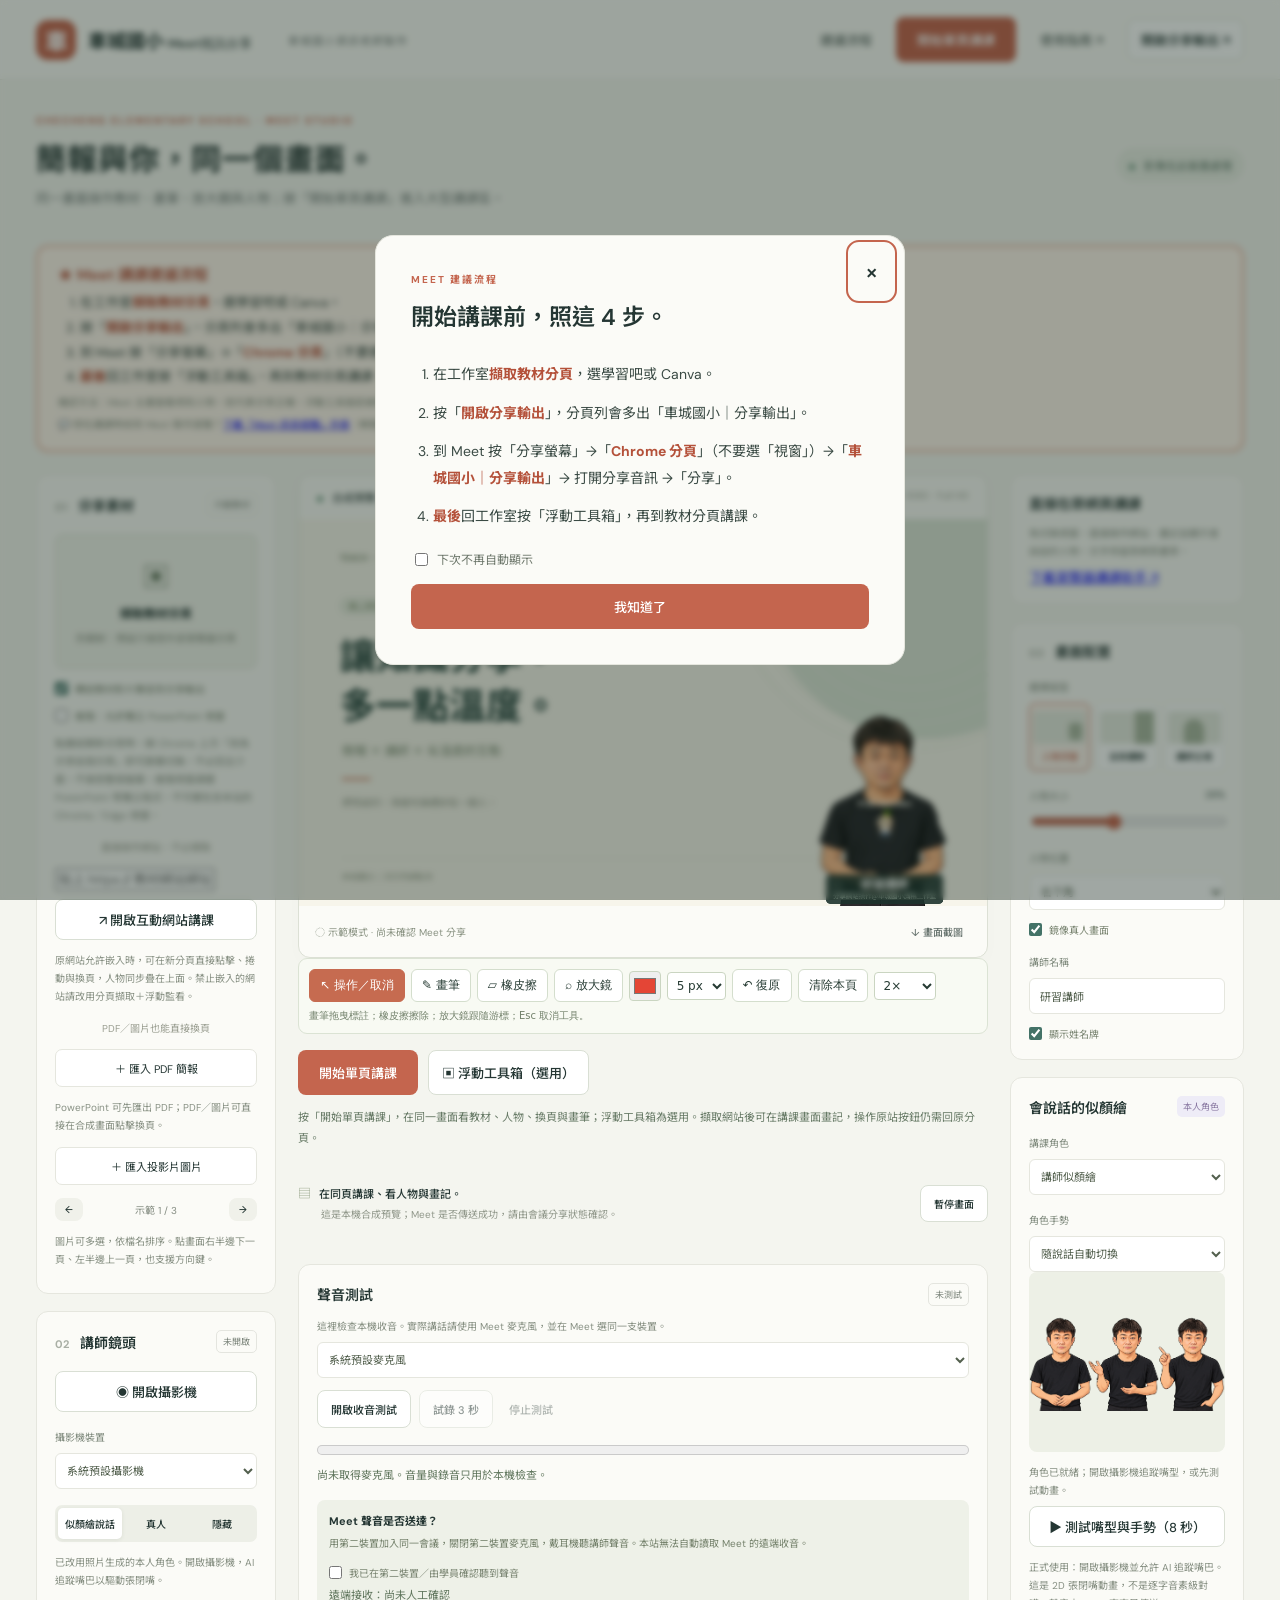
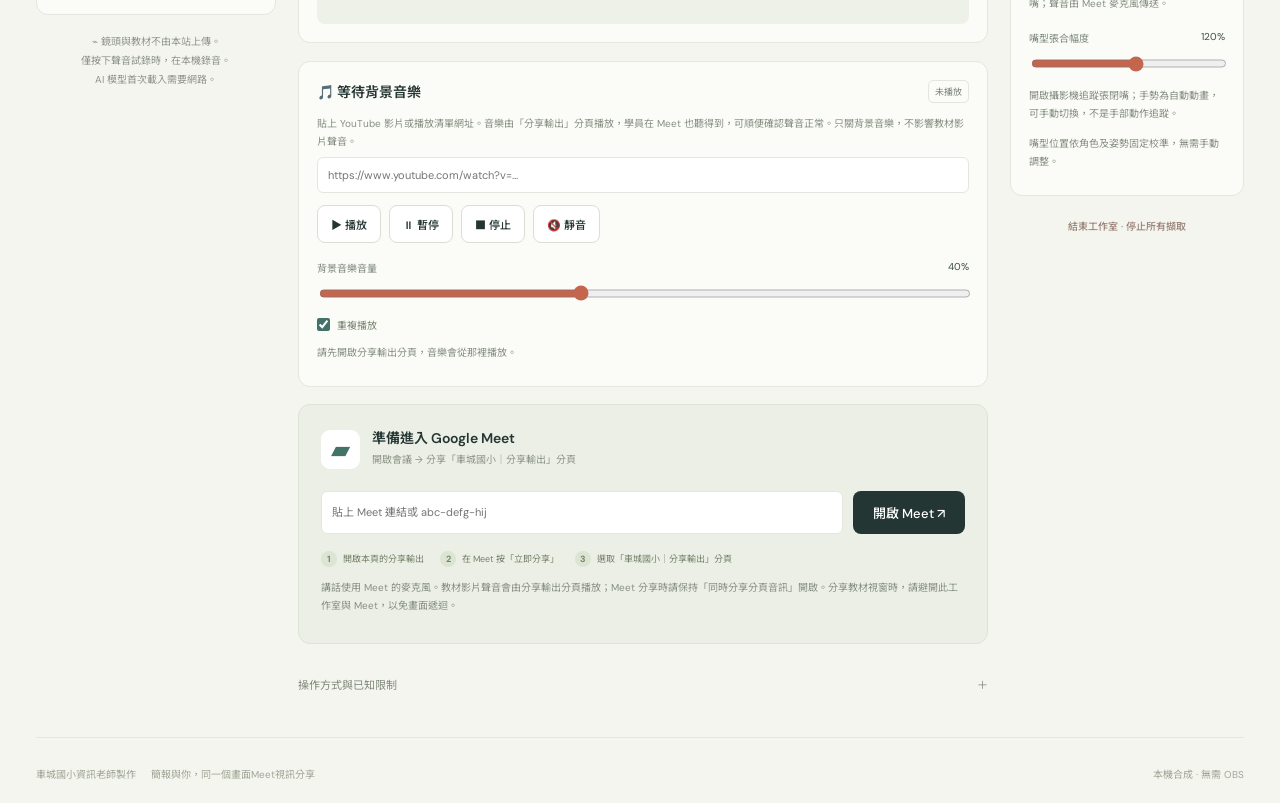
==== commit f794eda6: "v20261121-3: YouTube 背景音樂、Meet 訊息提醒外掛" ====
--- a/index.html
+++ b/index.html
@@ -1,5 +1,5 @@
 <!doctype html>
-<html lang="zh-Hant"><head><meta charset="UTF-8"><meta name="viewport" content="width=device-width,initial-scale=1"><title>車城國小｜簡報與你，同一個畫面Meet視訊分享</title><link rel="stylesheet" href="style.css?v=20261121-2"><link rel="stylesheet" href="teaching-tools.css?v=20261121-2"><link rel="stylesheet" href="single-view.css?v=20261121-2"></head><body>
+<html lang="zh-Hant"><head><meta charset="UTF-8"><meta name="viewport" content="width=device-width,initial-scale=1"><title>車城國小｜簡報與你，同一個畫面Meet視訊分享</title><link rel="stylesheet" href="style.css?v=20261121-3"><link rel="stylesheet" href="teaching-tools.css?v=20261121-3"><link rel="stylesheet" href="single-view.css?v=20261121-3"></head><body>
 <header><a class="brand" href="./"><span class="logo">車</span><span>車城國小 <em>Meet視訊分享</em></span></a><span class="head-note">車城國小資訊老師製作</span><div class="header-actions"><button id="helpBtn" class="quiet">使用指南 ↗</button><button id="outputBtn" class="outline">開啟分享輸出 <span>↗</span></button></div></header>
 <main><div class="intro"><div><div class="eyebrow">CHECHENG ELEMENTARY SCHOOL · MEET STUDIO</div><h1>簡報與你，同一個畫面。</h1><p>同一畫面操作教材、畫筆、放大鏡與人物；按「開始單頁講課」進入大型講課區。</p></div><div class="local-badge"><i></i> 影像在此裝置處理</div></div>
 <div class="workspace"><aside class="left"><section class="card"><div class="section-title"><h2><b>01</b> 分享素材</h2><span id="sourceState" class="tag">示範教材</span></div><button id="screenBtn" class="source-button"><span class="source-icon">▣</span><strong>擷取教材分頁</strong><small>防鏡射：預設只接受外部瀏覽器分頁</small></button><button id="stopScreen" class="subtle" hidden>停止擷取視窗</button><label class="check"><input id="shareAudio" type="checkbox" checked>轉送教材影片聲音到分享輸出</label><label class="check"><input id="allowWindow" type="checkbox">進階：允許獨立 PowerPoint 視窗</label><p class="hint">點連結開新分頁時，按 Chrome 上方「改為分享這個分頁」即可跟著切換，不必回主介面。不接受整個螢幕。進階視窗請選 PowerPoint 等獨立程式，不可選包含本站的 Chrome／Edge 視窗。</p><div class="or">直接操作網站，不必擷取</div><input id="interactiveURL" type="url" aria-label="互動教材網址" placeholder="貼上 https:// 教材網站網址"><button id="interactiveBtn" class="outline full" style="margin-top:8px">↗ 開啟互動網站講課</button><p class="hint">原網站允許嵌入時，可在新分頁直接點擊、捲動與換頁，人物同步疊在上面。禁止嵌入的網站請改用分頁擷取＋浮動監看。</p><div class="or">PDF／圖片也能直接換頁</div><label class="upload" for="pdfFile">＋ 匯入 PDF 簡報<input id="pdfFile" type="file" accept="application/pdf,.pdf" hidden></label><p id="pdfStatus" class="hint">PowerPoint 可先匯出 PDF；PDF／圖片可直接在合成畫面點擊換頁。</p><label class="upload" for="slides">＋ 匯入投影片圖片<input id="slides" type="file" accept="image/png,image/jpeg,image/webp" multiple hidden></label><div id="slideNav" class="slide-nav"><button id="prev" aria-label="上一頁">←</button><span id="pageNumber">示範 1 / 3</span><button id="next" aria-label="下一頁">→</button></div><p class="hint">圖片可多選，依檔名排序。點畫面右半邊下一頁、左半邊上一頁，也支援方向鍵。</p></section>
@@ -12,4 +12,4 @@
 <section class="card"><div class="section-title"><h2>會說話的似顏繪</h2><span class="tag lavender">本人角色</span></div><label class="field-label" for="characterSelect">講課角色</label><select id="characterSelect"><option value="teacher">講師似顏繪</option><option value="onion">洋蔥寶寶</option></select><label class="field-label" for="gestureMode">角色手勢</label><select id="gestureMode"><option value="auto">隨說話自動切換</option><option value="neutral">自然站姿</option><option value="explain">攤手講解</option><option value="point">指向重點</option></select><img id="characterThumbnail" class="avatar-thumbnail" src="teacher-gestures-v2.png" alt="修飾眼下痕跡並增加手勢的講師似顏繪"><p id="avatarAssetStatus" class="hint" role="status">角色圖片載入中…</p><button id="testMouth" class="outline full">▶ 測試嘴型與手勢（8 秒）</button><p class="hint">正式使用：開啟攝影機並允許 AI 追蹤嘴巴。這是 2D 張閉嘴動畫，不是逐字音素級對嘴；聲音由 Meet 麥克風傳送。</p><label class="field-label" for="mouthStrength">嘴型張合幅度 <output id="mouthStrengthValue">120%</output></label><input id="mouthStrength" type="range" min="50" max="180" step="5" value="120"><p class="hint">開啟攝影機追蹤張閉嘴；手勢為自動動畫，可手動切換，不是手部動作追蹤。</p><p class="hint">嘴型位置依角色及姿勢固定校準，無需手動調整。</p></section><div hidden><section class="card"><div class="section-title"><h2>本人漫畫化</h2><span class="tag lavender">保留五官</span></div><label class="field-label" for="cartoonStrength">漫畫強度 <output id="cartoonValue">45%</output></label><input id="cartoonStrength" type="range" min="15" max="85" value="45"><label class="check"><input id="faceFollow" type="checkbox" checked>AI 臉部定位與構圖</label><p class="hint">使用本人鏡頭色彩與輪廓進行本機漫畫化，不再用通用卡通臉代替本人。強度越低越接近原貌；不是生成式手繪。</p></section></div><div hidden><section class="card"><div class="section-title"><h2>似顏繪外觀</h2><span class="tag lavender">2D</span></div><div class="color-row"><label>膚色<input id="skin" type="color" value="#edba98"></label><label>髮色<input id="hairColor" type="color" value="#29313a"></label><label>上衣<input id="shirt" type="color" value="#426e69"></label></div><label class="field-label" for="hair">髮型</label><select id="hair"><option value="short">俐落短髮</option><option value="bob">耳下短髮</option><option value="long">柔順長髮</option><option value="bald">無髮</option></select><label class="check"><input id="glasses" type="checkbox" checked>配戴眼鏡</label><button id="calibrate" class="outline full">從鏡頭取樣膚色</button><p class="hint">AI 追蹤臉型與表情；髮型、顏色與配件由你決定。</p></section></div><button id="stopAll" class="stop-all">結束工作室 · 停止所有擷取</button></aside></div>
 <footer>車城國小資訊老師製作 <span>簡報與你，同一個畫面Meet視訊分享</span><span>本機合成 · 無需 OBS</span></footer></main>
 <div id="toast" role="status" aria-live="polite"></div><dialog id="help"><button id="closeHelp" class="dialog-close" aria-label="關閉">×</button><div class="eyebrow">QUICK START</div><h2>三分鐘，開始你的分享。</h2><ol><li><strong>加入教材</strong><p>推薦匯入 PDF／圖片，直接在合成畫面換頁；擷取網站時請選教材分頁，不可選整個螢幕。</p></li><li><strong>設定人物</strong><p>開啟攝影機，選 AI 似顏繪或真人，調整人物大小與位置。請等待 AI 顯示追蹤狀態。</p></li><li><strong>開啟分享輸出</strong><p>先按「開始單頁講課」，直接使用畫筆、放大鏡與換頁。Meet 一次選好乾淨輸出分頁後，留在此工作區講課即可。</p></li><li><strong>進入 Meet 分享</strong><p>在 Meet 選「立即分享 → 分頁 → 車城國小｜分享輸出」。講話用 Meet 的麥克風；若鏡頭被占用，先關閉 Meet 鏡頭，再於此頁開啟。</p></li></ol><p class="hint">本機預覽可確認構圖，但不能代表學員端的網路品質。正式研習前請用第二裝置測試一次。</p><button id="helpDone" class="primary full">開始準備</button></dialog>
-<video id="cameraVideo" autoplay playsinline muted hidden></video><video id="screenVideo" autoplay playsinline muted hidden></video><script src="app.js?v=20261121-2"></script><script src="hd-quality.js?v=20261121-2"></script><script src="upgrade.js?v=20261121-2"></script><script src="talking-avatar.js?v=20261121-2"></script><script src="teaching-tools.js?v=20261121-2"></script><script src="studio-tools.js?v=20261121-2"></script><script src="single-view.js?v=20261121-2"></script><script src="live-sync.js?v=20261121-2"></script></body></html>
+<video id="cameraVideo" autoplay playsinline muted hidden></video><video id="screenVideo" autoplay playsinline muted hidden></video><script src="app.js?v=20261121-3"></script><script src="hd-quality.js?v=20261121-3"></script><script src="upgrade.js?v=20261121-3"></script><script src="talking-avatar.js?v=20261121-3"></script><script src="teaching-tools.js?v=20261121-3"></script><script src="studio-tools.js?v=20261121-3"></script><script src="single-view.js?v=20261121-3"></script><script src="live-sync.js?v=20261121-3"></script></body></html>
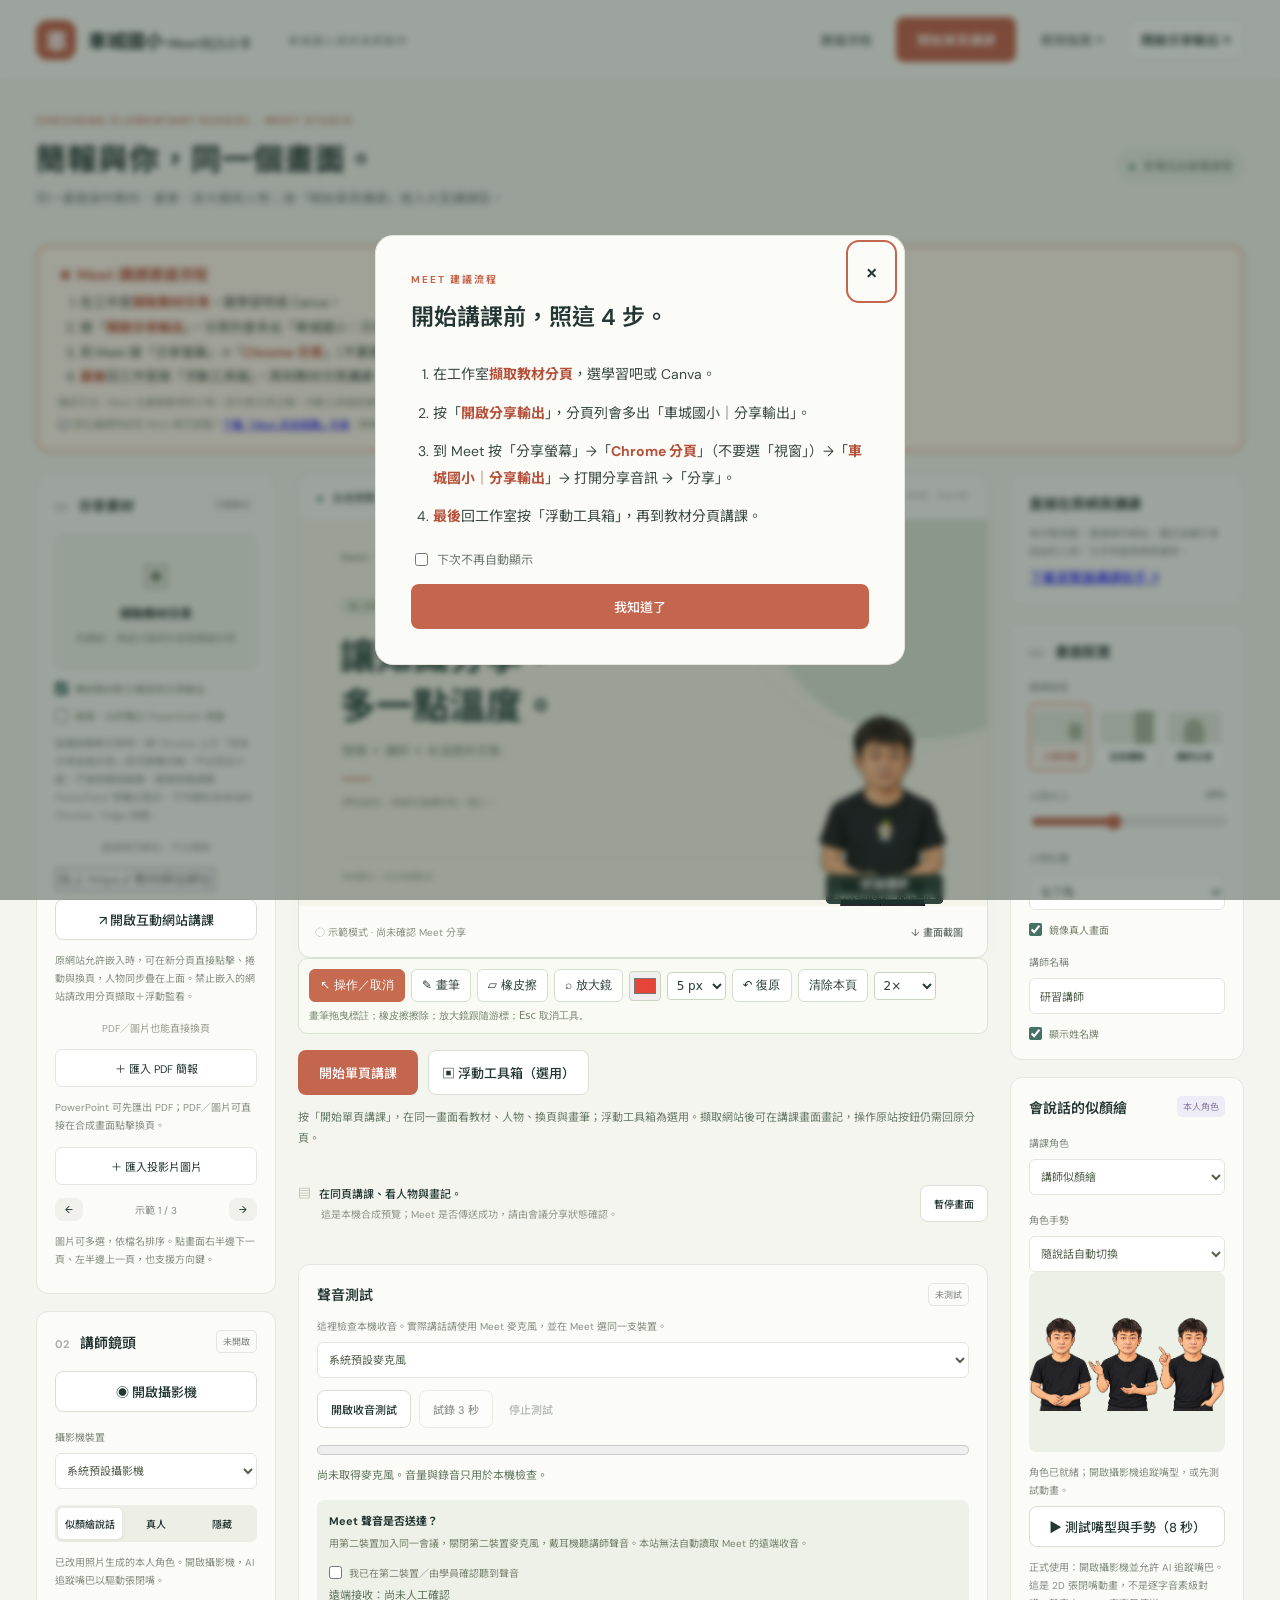
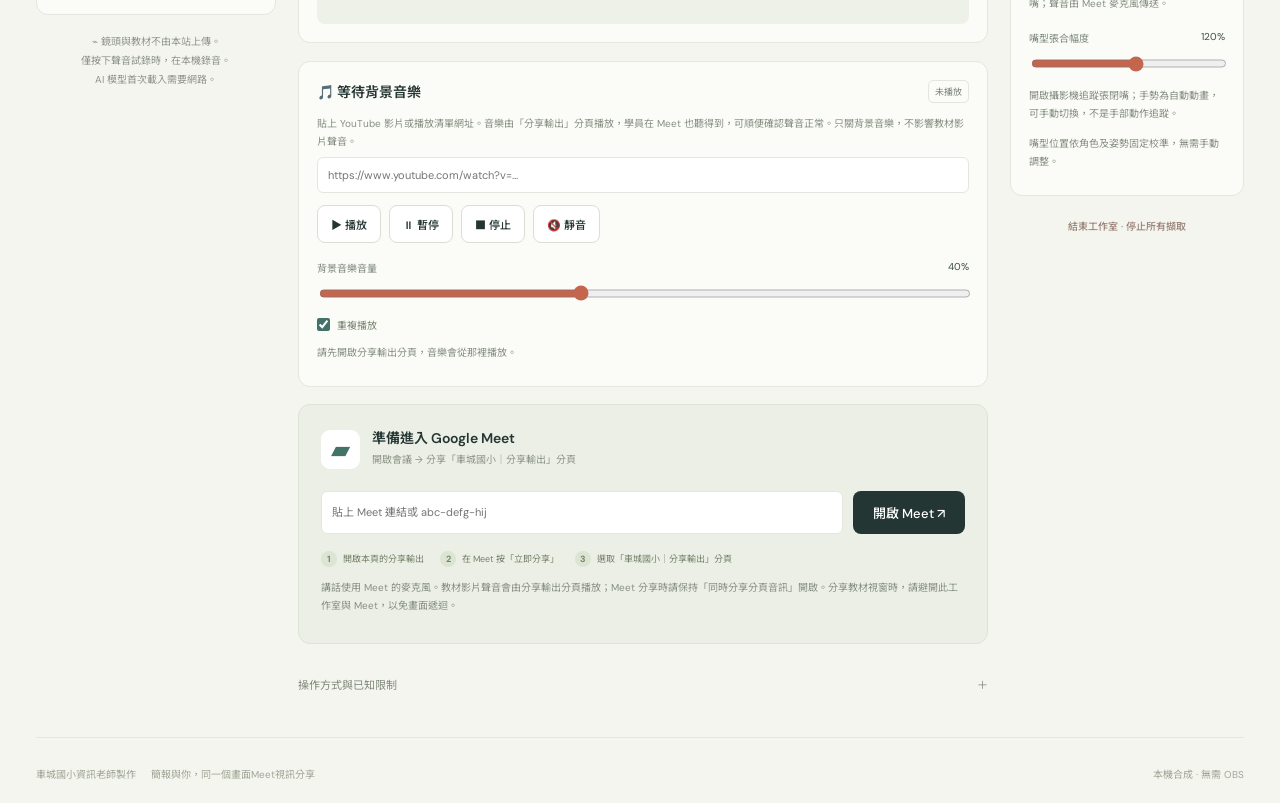
==== commit 98bdb4aa: "v20261121-4: 洋蔥寶寶下移、移除胸前文字" ====
--- a/index.html
+++ b/index.html
@@ -12,4 +12,4 @@
 <section class="card"><div class="section-title"><h2>會說話的似顏繪</h2><span class="tag lavender">本人角色</span></div><label class="field-label" for="characterSelect">講課角色</label><select id="characterSelect"><option value="teacher">講師似顏繪</option><option value="onion">洋蔥寶寶</option></select><label class="field-label" for="gestureMode">角色手勢</label><select id="gestureMode"><option value="auto">隨說話自動切換</option><option value="neutral">自然站姿</option><option value="explain">攤手講解</option><option value="point">指向重點</option></select><img id="characterThumbnail" class="avatar-thumbnail" src="teacher-gestures-v2.png" alt="修飾眼下痕跡並增加手勢的講師似顏繪"><p id="avatarAssetStatus" class="hint" role="status">角色圖片載入中…</p><button id="testMouth" class="outline full">▶ 測試嘴型與手勢（8 秒）</button><p class="hint">正式使用：開啟攝影機並允許 AI 追蹤嘴巴。這是 2D 張閉嘴動畫，不是逐字音素級對嘴；聲音由 Meet 麥克風傳送。</p><label class="field-label" for="mouthStrength">嘴型張合幅度 <output id="mouthStrengthValue">120%</output></label><input id="mouthStrength" type="range" min="50" max="180" step="5" value="120"><p class="hint">開啟攝影機追蹤張閉嘴；手勢為自動動畫，可手動切換，不是手部動作追蹤。</p><p class="hint">嘴型位置依角色及姿勢固定校準，無需手動調整。</p></section><div hidden><section class="card"><div class="section-title"><h2>本人漫畫化</h2><span class="tag lavender">保留五官</span></div><label class="field-label" for="cartoonStrength">漫畫強度 <output id="cartoonValue">45%</output></label><input id="cartoonStrength" type="range" min="15" max="85" value="45"><label class="check"><input id="faceFollow" type="checkbox" checked>AI 臉部定位與構圖</label><p class="hint">使用本人鏡頭色彩與輪廓進行本機漫畫化，不再用通用卡通臉代替本人。強度越低越接近原貌；不是生成式手繪。</p></section></div><div hidden><section class="card"><div class="section-title"><h2>似顏繪外觀</h2><span class="tag lavender">2D</span></div><div class="color-row"><label>膚色<input id="skin" type="color" value="#edba98"></label><label>髮色<input id="hairColor" type="color" value="#29313a"></label><label>上衣<input id="shirt" type="color" value="#426e69"></label></div><label class="field-label" for="hair">髮型</label><select id="hair"><option value="short">俐落短髮</option><option value="bob">耳下短髮</option><option value="long">柔順長髮</option><option value="bald">無髮</option></select><label class="check"><input id="glasses" type="checkbox" checked>配戴眼鏡</label><button id="calibrate" class="outline full">從鏡頭取樣膚色</button><p class="hint">AI 追蹤臉型與表情；髮型、顏色與配件由你決定。</p></section></div><button id="stopAll" class="stop-all">結束工作室 · 停止所有擷取</button></aside></div>
 <footer>車城國小資訊老師製作 <span>簡報與你，同一個畫面Meet視訊分享</span><span>本機合成 · 無需 OBS</span></footer></main>
 <div id="toast" role="status" aria-live="polite"></div><dialog id="help"><button id="closeHelp" class="dialog-close" aria-label="關閉">×</button><div class="eyebrow">QUICK START</div><h2>三分鐘，開始你的分享。</h2><ol><li><strong>加入教材</strong><p>推薦匯入 PDF／圖片，直接在合成畫面換頁；擷取網站時請選教材分頁，不可選整個螢幕。</p></li><li><strong>設定人物</strong><p>開啟攝影機，選 AI 似顏繪或真人，調整人物大小與位置。請等待 AI 顯示追蹤狀態。</p></li><li><strong>開啟分享輸出</strong><p>先按「開始單頁講課」，直接使用畫筆、放大鏡與換頁。Meet 一次選好乾淨輸出分頁後，留在此工作區講課即可。</p></li><li><strong>進入 Meet 分享</strong><p>在 Meet 選「立即分享 → 分頁 → 車城國小｜分享輸出」。講話用 Meet 的麥克風；若鏡頭被占用，先關閉 Meet 鏡頭，再於此頁開啟。</p></li></ol><p class="hint">本機預覽可確認構圖，但不能代表學員端的網路品質。正式研習前請用第二裝置測試一次。</p><button id="helpDone" class="primary full">開始準備</button></dialog>
-<video id="cameraVideo" autoplay playsinline muted hidden></video><video id="screenVideo" autoplay playsinline muted hidden></video><script src="app.js?v=20261121-3"></script><script src="hd-quality.js?v=20261121-3"></script><script src="upgrade.js?v=20261121-3"></script><script src="talking-avatar.js?v=20261121-3"></script><script src="teaching-tools.js?v=20261121-3"></script><script src="studio-tools.js?v=20261121-3"></script><script src="single-view.js?v=20261121-3"></script><script src="live-sync.js?v=20261121-3"></script></body></html>
+<video id="cameraVideo" autoplay playsinline muted hidden></video><video id="screenVideo" autoplay playsinline muted hidden></video><script src="app.js?v=20261121-3"></script><script src="hd-quality.js?v=20261121-3"></script><script src="upgrade.js?v=20261121-3"></script><script src="talking-avatar.js?v=20261121-4"></script><script src="teaching-tools.js?v=20261121-3"></script><script src="studio-tools.js?v=20261121-3"></script><script src="single-view.js?v=20261121-3"></script><script src="live-sync.js?v=20261121-3"></script></body></html>
